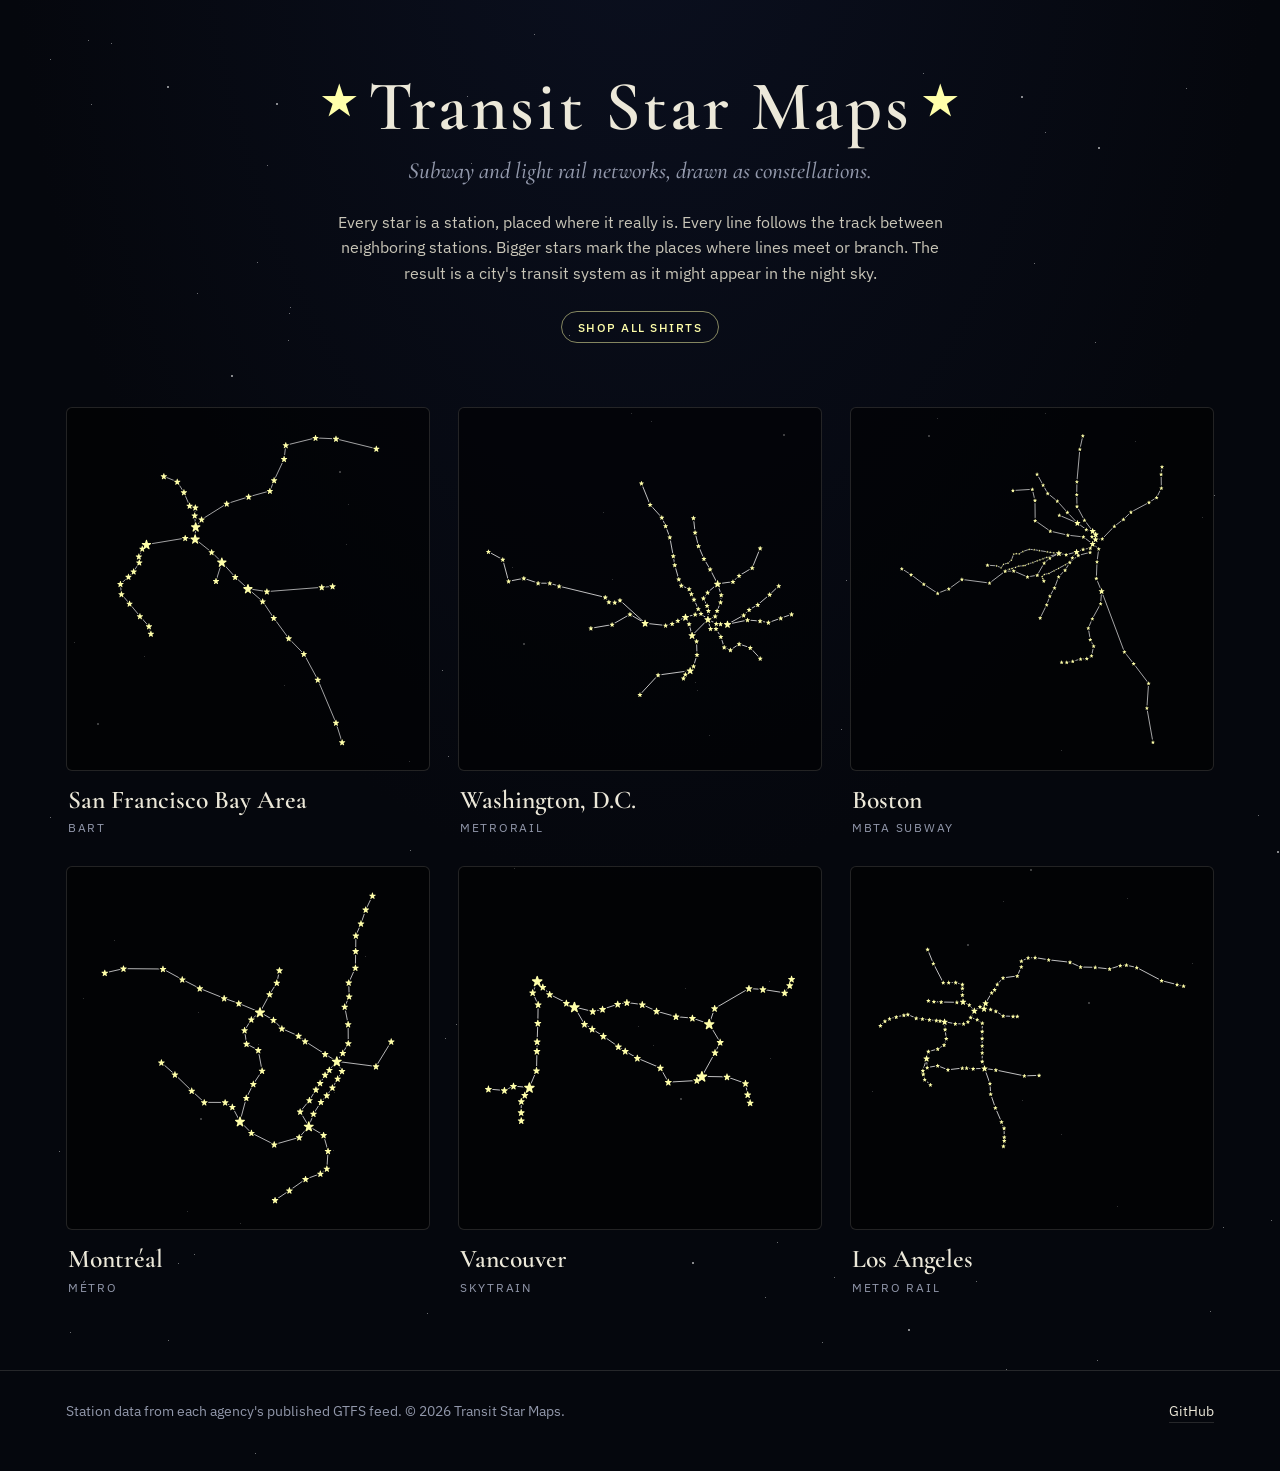
==== docs/index.html @ 8fce0028 "Point the site at transitstarmaps.com - site/maps.yaml url is now https://transitstarmaps.com/, so t" ====
<!doctype html>
<html lang="en">
<head>
<meta charset="utf-8">
<meta name="viewport" content="width=device-width, initial-scale=1">
<title>Transit Star Maps</title>
<meta name="description" content="Subway and light rail networks, drawn as constellations.">
<link rel="canonical" href="https://transitstarmaps.com/">
<meta property="og:type" content="website">
<meta property="og:url" content="https://transitstarmaps.com/">
<meta property="og:site_name" content="Transit Star Maps">
<meta property="og:title" content="Transit Star Maps">
<meta property="og:description" content="Subway and light rail networks, drawn as constellations.">
<meta property="og:image" content="https://transitstarmaps.com/social-card.png">
<meta property="og:image:width" content="1200">
<meta property="og:image:height" content="630">
<meta property="og:image:alt" content="Transit Star Maps: BART in San Francisco Bay Area drawn as a constellation">
<meta name="twitter:card" content="summary_large_image">
<meta name="twitter:title" content="Transit Star Maps">
<meta name="twitter:description" content="Subway and light rail networks, drawn as constellations.">
<meta name="twitter:image" content="https://transitstarmaps.com/social-card.png">
<meta name="twitter:image:alt" content="Transit Star Maps: BART in San Francisco Bay Area drawn as a constellation">
<link rel="icon" href="favicon.svg" type="image/svg+xml">
<link rel="preconnect" href="https://fonts.googleapis.com">
<link rel="preconnect" href="https://fonts.gstatic.com" crossorigin>
<link href="https://fonts.googleapis.com/css2?family=Cormorant+Garamond:ital,wght@0,500;0,600;1,500&family=IBM+Plex+Sans:wght@400;500&display=swap" rel="stylesheet">
<style>
  :root {
    --sky: #05070d;
    --sky-2: #0b1020;
    --ink: #ece8d9;
    --muted: #9298ab;
    --star: #ffffaa;
    --line: rgba(236, 232, 217, 0.14);
    --serif: "Cormorant Garamond", Georgia, serif;
    --sans: "IBM Plex Sans", system-ui, sans-serif;
  }
  * { box-sizing: border-box; }
  html { background: var(--sky); }
  body {
    margin: 0;
    color: var(--ink);
    font: 16px/1.6 var(--sans);
    background: radial-gradient(ellipse at 50% -20%, var(--sky-2), var(--sky) 70%) fixed;
    min-height: 100vh;
  }
  /* Background stars, generated by scripts/build_site.py */
  .sky { position: fixed; inset: 0; pointer-events: none; z-index: 0; }
  .sky i { position: absolute; top: 0; left: 0; width: 1px; height: 1px; border-radius: 50%; background: transparent; }
  .sky .s1 { box-shadow: 550px 2331px #fff, 258px 1044px #fff, 482px 2029px #fff, 1841px 1934px #fff, 1554px 859px #fff, 384px 1998px #fff, 116px 1596px #fff, 1772px 8px #fff, 1824px 1090px #fff, 937px 418px #fff, 1300px 125px #fff, 91px 104px #fff, 2217px 37px #fff, 1561px 887px #fff, 1728px 118px #fff, 2161px 908px #fff, 1793px 2030px #fff, 2264px 954px #fff, 1415px 945px #fff, 896px 1882px #fff, 1186px 88px #fff, 1704px 2279px #fff, 409px 761px #fff, 1214px 495px #fff, 1362px 2051px #fff, 1728px 2079px #fff, 777px 1242px #fff, 1163px 2045px #fff, 2069px 1611px #fff, 141px 1967px #fff, 994px 1655px #fff, 1697px 708px #fff, 1503px 2247px #fff, 1534px 354px #fff, 1797px 2082px #fff, 442px 670px #fff, 2133px 1610px #fff, 1517px 2005px #fff, 121px 1922px #fff, 178px 1263px #fff, 2368px 1612px #fff, 697px 690px #fff, 2057px 929px #fff, 50px 817px #fff, 2210px 2245px #fff, 950px 1656px #fff, 2104px 1408px #fff, 2366px 1447px #fff, 1880px 1102px #fff, 2244px 23px #fff, 1571px 2099px #fff, 529px 2124px #fff, 2299px 841px #fff, 1745px 229px #fff, 1970px 1493px #fff, 2334px 2270px #fff, 818px 2067px #fff, 1693px 1986px #fff, 1461px 1697px #fff, 1417px 6px #fff, 2205px 2212px #fff, 1356px 1876px #fff, 114px 940px #fff, 725px 2255px #fff, 2393px 740px #fff, 375px 2257px #fff, 1045px 132px #fff, 288px 340px #fff, 68px 1855px #fff, 59px 1151px #fff, 1022px 1100px #fff, 448px 756px #fff, 1410px 1189px #fff, 284px 685px #fff, 653px 1045px #fff, 2160px 688px #fff, 1117px 1206px #fff, 1862px 1318px #fff, 2033px 1940px #fff, 467px 96px #fff, 1277px 1583px #fff, 1406px 1724px #fff, 770px 1058px #fff, 445px 1038px #fff, 2089px 856px #fff, 1768px 85px #fff, 923px 73px #fff, 1627px 599px #fff, 144px 656px #fff, 1825px 2073px #fff, 1747px 2231px #fff, 903px 2115px #fff, 1846px 914px #fff, 2145px 125px #fff, 1617px 2358px #fff, 1315px 1746px #fff, 240px 1223px #fff, 514px 868px #fff, 194px 1254px #fff, 289px 313px #fff, 1271px 1220px #fff, 648px 1704px #fff, 2313px 1033px #fff, 534px 34px #fff, 2296px 155px #fff, 891px 2335px #fff, 1887px 702px #fff, 2084px 153px #fff, 1548px 820px #fff, 1421px 405px #fff, 842px 2348px #fff, 1773px 795px #fff, 2016px 427px #fff, 1597px 1212px #fff, 2064px 2047px #fff, 70px 1332px #fff, 1647px 1152px #fff, 74px 642px #fff, 822px 1342px #fff, 2307px 553px #fff, 1388px 1758px #fff, 872px 1091px #fff, 394px 1553px #fff, 2243px 1408px #fff, 2188px 1984px #fff, 2181px 961px #fff, 267px 165px #fff, 346px 544px #fff, 695px 682px #fff, 2204px 872px #fff, 1097px 1360px #fff, 2072px 1045px #fff, 1507px 1387px #fff, 1393px 466px #fff, 1192px 963px #fff, 2002px 554px #fff, 2375px 2257px #fff, 427px 1313px #fff, 160px 1665px #fff, 299px 1557px #fff, 603px 512px #fff, 1396px 469px #fff, 1548px 313px #fff, 2337px 2253px #fff, 916px 2318px #fff, 334px 1092px #fff, 1494px 1210px #fff, 2311px 2188px #fff, 468px 1875px #fff, 1135px 441px #fff, 187px 1211px #fff, 50px 59px #fff, 375px 1693px #fff, 471px 163px #fff, 769px 981px #fff, 1724px 663px #fff, 473px 1846px #fff, 685px 988px #fff, 651px 421px #fff, 1782px 1549px #fff, 2223px 1204px #fff, 2253px 1037px #fff, 1953px 1288px #fff, 410px 850px #fff, 1300px 162px #fff, 111px 43px #fff, 1210px 1311px #fff, 1842px 1602px #fff, 1283px 1632px #fff, 257px 262px #fff, 1299px 1867px #fff, 456px 1024px #fff, 881px 2223px #fff, 1920px 1457px #fff, 1061px 750px #fff, 2218px 851px #fff, 1258px 815px #fff, 1009px 1476px #fff, 333px 1150px #fff, 366px 1834px #fff, 370px 2352px #fff, 1388px 931px #fff, 1599px 1256px #fff, 168px 1340px #fff, 765px 1297px #fff, 2371px 1240px #fff, 1006px 1369px #fff, 413px 2229px #fff, 2371px 377px #fff, 1003px 901px #fff, 83px 998px #fff, 1645px 296px #fff, 1097px 2257px #fff, 290px 307px #fff, 88px 40px #fff, 1191px 1471px #fff, 2020px 1920px #fff, 631px 413px #fff, 2053px 1343px #fff, 315px 2085px #fff, 709px 735px #fff, 612px 579px #fff, 1309px 1251px #fff, 437px 2106px #fff, 1202px 517px #fff, 846px 580px #fff, 2234px 130px #fff, 1294px 2264px #fff, 841px 729px #fff, 1224px 1772px #fff, 2201px 646px #fff, 198px 1012px #fff, 1034px 263px #fff, 1829px 1761px #fff, 2249px 1024px #fff, 2217px 1799px #fff, 2203px 1856px #fff, 44px 1620px #fff, 1387px 702px #fff, 1056px 1989px #fff, 99px 1706px #fff, 2337px 77px #fff, 255px 1453px #fff, 2375px 566px #fff, 512px 567px #fff, 1061px 1134px #fff, 1629px 2310px #fff, 1642px 705px #fff, 365px 956px #fff, 1990px 30px #fff, 727px 2165px #fff, 1299px 2051px #fff, 1795px 924px #fff, 976px 1281px #fff, 2027px 1961px #fff, 921px 1688px #fff, 1380px 2295px #fff, 1127px 898px #fff, 197px 293px #fff, 2095px 1510px #fff, 653px 2095px #fff, 834px 1277px #fff, 1223px 1227px #fff, 2262px 1522px #fff, 676px 1903px #fff, 348px 504px #fff, 2105px 2339px #fff, 1545px 722px #fff, 638px 1026px #fff, 1747px 891px #fff, 2332px 213px #fff, 2027px 1612px #fff, 1425px 1572px #fff, 2109px 675px #fff, 2229px 166px #fff, 2147px 370px #fff, 1045px 413px #fff, 1095px 342px #fff, 569px 335px #fff, 1822px 987px #fff; opacity: .55; }
  .sky .s2 { width: 2px; height: 2px; box-shadow: 231px 375px #fff, 347px 1478px #fff, 692px 1262px #fff, 1030px 869px #fff, 146px 2380px #fff, 648px 1764px #fff, 1611px 2085px #fff, 1523px 2228px #fff, 1822px 2056px #fff, 1098px 147px #fff, 112px 1491px #fff, 1904px 1304px #fff, 1556px 1735px #fff, 2153px 673px #fff, 2295px 726px #fff, 967px 944px #fff, 97px 723px #fff, 1331px 711px #fff, 559px 2089px #fff, 2089px 1473px #fff, 2104px 2293px #fff, 744px 1825px #fff, 1698px 2151px #fff, 1491px 1449px #fff, 1482px 1825px #fff, 660px 1637px #fff, 1889px 2172px #fff, 1023px 2007px #fff, 1143px 2040px #fff, 2051px 2111px #fff, 1449px 1862px #fff, 1888px 1436px #fff, 2325px 2283px #fff, 1870px 1993px #fff, 908px 1329px #fff, 680px 1098px #fff, 1965px 1267px #fff, 1242px 2065px #fff, 2302px 2120px #fff, 2078px 1665px #fff, 1277px 851px #fff, 2002px 2096px #fff, 1501px 308px #fff, 1398px 34px #fff, 783px 434px #fff, 240px 2352px #fff, 200px 1118px #fff, 928px 435px #fff, 2139px 559px #fff, 1088px 1002px #fff, 862px 247px #fff, 1732px 130px #fff, 232px 1484px #fff, 1475px 704px #fff, 1021px 96px #fff, 339px 471px #fff, 276px 103px #fff, 167px 86px #fff, 1528px 1047px #fff, 523px 643px #fff; opacity: .7; animation: twinkle 7s ease-in-out infinite alternate; }
  @keyframes twinkle { from { opacity: .35; } to { opacity: .8; } }
  @media (prefers-reduced-motion: reduce) { .sky .s2 { animation: none; } }

  main, header, footer { position: relative; z-index: 1; }
  .wrap { max-width: 1180px; margin: 0 auto; padding: 0 16px; }

  header.wrap { padding-top: 72px; padding-bottom: 40px; text-align: center; }
  h1 {
    font: 600 clamp(2.4rem, 7vw, 4.4rem)/1 var(--serif);
    letter-spacing: .04em;
    margin: 0 0 14px;
  }
  h1 .mark { color: var(--star); font-size: .55em; vertical-align: .35em; margin: 0 .25em; }
  .tagline { font: italic 500 clamp(1.15rem, 2.6vw, 1.45rem)/1.35 var(--serif); color: var(--muted); margin: 0 auto 22px; max-width: 34em; }
  .about { max-width: 40em; margin: 0 auto; color: #c9c6b8; }
  .shop-all { display: inline-block; margin-top: 24px; }

  .grid {
    display: grid;
    grid-template-columns: repeat(auto-fill, minmax(min(100%, 330px), 1fr));
    gap: 28px;
    padding: 24px 0 72px;
  }
  .card { display: flex; flex-direction: column; scroll-margin-top: 24px; }
  .card:target .frame { border-color: rgba(255, 255, 170, .6); box-shadow: 0 0 48px rgba(255, 255, 170, .12); }
  .frame {
    display: block; width: 100%;
    position: relative;
    aspect-ratio: 1;
    padding: 18px;
    border: 1px solid var(--line);
    border-radius: 6px;
    background: rgba(0, 0, 0, .55);
    cursor: zoom-in;
    transition: border-color .25s, box-shadow .25s;
  }
  .frame:hover, .frame:focus-visible { border-color: rgba(255, 255, 170, .45); box-shadow: 0 0 40px rgba(255, 255, 170, .08); outline: none; }
  .frame img { position: absolute; inset: 18px; width: calc(100% - 36px); height: calc(100% - 36px); object-fit: contain; }
  .caption { display: flex; align-items: baseline; justify-content: space-between; gap: 12px; padding: 14px 2px 0; }
  .place { font: 600 1.6rem/1.15 var(--serif); margin: 0; }
  .system { font-size: .78rem; letter-spacing: .14em; text-transform: uppercase; color: var(--muted); margin: 4px 0 0; }
  .note { font-size: .85rem; color: var(--muted); margin: 6px 0 0; }

  .button {
    flex: none;
    font: 500 .78rem/1 var(--sans); letter-spacing: .12em; text-transform: uppercase;
    color: var(--star); text-decoration: none;
    border: 1px solid rgba(255, 255, 170, .5); border-radius: 999px;
    padding: 9px 16px;
    transition: background .2s, color .2s;
  }
  .button:hover, .button:focus-visible { background: var(--star); color: var(--sky); outline: none; }

  dialog {
    width: min(96vw, 1100px); max-height: 94vh;
    padding: 0; border: 1px solid var(--line); border-radius: 8px;
    background: var(--sky); color: var(--ink);
  }
  dialog::backdrop { background: rgba(2, 3, 8, .85); }
  dialog img { display: block; width: 100%; max-height: calc(94vh - 80px); object-fit: contain; padding: 24px; }
  .dialog-bar { display: flex; align-items: center; justify-content: space-between; gap: 12px; padding: 12px 20px; border-top: 1px solid var(--line); }
  .dialog-bar h2 { font: 600 1.4rem/1.2 var(--serif); margin: 0; }
  .dialog-bar .actions { display: flex; gap: 10px; }
  .close { background: none; cursor: pointer; }

  footer { border-top: 1px solid var(--line); padding: 28px 0 48px; color: var(--muted); font-size: .9rem; }
  footer .wrap { display: flex; flex-wrap: wrap; gap: 12px 28px; justify-content: space-between; }
  footer nav { display: flex; flex-wrap: wrap; gap: 8px 20px; }
  footer a { color: var(--ink); text-decoration: none; border-bottom: 1px solid var(--line); }
  footer a:hover { border-color: var(--star); }
</style>
</head>
<body>
<div class="sky" aria-hidden="true"><i class="s1"></i><i class="s2"></i></div>

<header class="wrap">
  <h1><span class="mark">★</span>Transit Star Maps<span class="mark">★</span></h1>
  <p class="tagline">Subway and light rail networks, drawn as constellations.</p>
  <p class="about">Every star is a station, placed where it really is. Every line follows the track between neighboring stations. Bigger stars mark the places where lines meet or branch. The result is a city&#x27;s transit system as it might appear in the night sky.</p>
  <a class="button shop-all" href="https://www.zazzle.com/transitstarmaps">Shop all shirts</a>
</header>

<main class="wrap">
  <section class="grid" aria-label="Maps">
    <article class="card" id="bart">
      <button class="frame" type="button" data-src="maps/bart.svg" data-title="San Francisco Bay Area · BART" data-shop="" aria-label="Enlarge San Francisco Bay Area">
        <img src="maps/bart.svg" alt="BART in San Francisco Bay Area drawn as a constellation" loading="lazy">
      </button>
      <div class="caption">
        <div><h2 class="place">San Francisco Bay Area</h2><p class="system">BART</p></div>
        
      </div>
    </article>
    <article class="card" id="dc_metro">
      <button class="frame" type="button" data-src="maps/dc_metro.svg" data-title="Washington, D.C. · Metrorail" data-shop="" aria-label="Enlarge Washington, D.C.">
        <img src="maps/dc_metro.svg" alt="Metrorail in Washington, D.C. drawn as a constellation" loading="lazy">
      </button>
      <div class="caption">
        <div><h2 class="place">Washington, D.C.</h2><p class="system">Metrorail</p></div>
        
      </div>
    </article>
    <article class="card" id="boston_mbta">
      <button class="frame" type="button" data-src="maps/boston_mbta.svg" data-title="Boston · MBTA Subway" data-shop="" aria-label="Enlarge Boston">
        <img src="maps/boston_mbta.svg" alt="MBTA Subway in Boston drawn as a constellation" loading="lazy">
      </button>
      <div class="caption">
        <div><h2 class="place">Boston</h2><p class="system">MBTA Subway</p></div>
        
      </div>
    </article>
    <article class="card" id="montreal">
      <button class="frame" type="button" data-src="maps/montreal.svg" data-title="Montréal · Métro" data-shop="" aria-label="Enlarge Montréal">
        <img src="maps/montreal.svg" alt="Métro in Montréal drawn as a constellation" loading="lazy">
      </button>
      <div class="caption">
        <div><h2 class="place">Montréal</h2><p class="system">Métro</p></div>
        
      </div>
    </article>
    <article class="card" id="bc_skytrain">
      <button class="frame" type="button" data-src="maps/bc_skytrain.svg" data-title="Vancouver · SkyTrain" data-shop="" aria-label="Enlarge Vancouver">
        <img src="maps/bc_skytrain.svg" alt="SkyTrain in Vancouver drawn as a constellation" loading="lazy">
      </button>
      <div class="caption">
        <div><h2 class="place">Vancouver</h2><p class="system">SkyTrain</p></div>
        
      </div>
    </article>
    <article class="card" id="la_metro">
      <button class="frame" type="button" data-src="maps/la_metro.svg" data-title="Los Angeles · Metro Rail" data-shop="" aria-label="Enlarge Los Angeles">
        <img src="maps/la_metro.svg" alt="Metro Rail in Los Angeles drawn as a constellation" loading="lazy">
      </button>
      <div class="caption">
        <div><h2 class="place">Los Angeles</h2><p class="system">Metro Rail</p></div>
        
      </div>
    </article>
  </section>
</main>

<footer>
  <div class="wrap">
    <span>Station data from each agency's published GTFS feed. © 2026 Transit Star Maps.</span>
    <nav aria-label="Links"><a href="https://github.com/mappingmashups/transit-star-maps">GitHub</a></nav>
  </div>
</footer>

<dialog id="viewer" aria-labelledby="viewer-title">
  <img alt="">
  <div class="dialog-bar">
    <h2 id="viewer-title"></h2>
    <div class="actions">
      <a class="button" data-shop target="_blank" rel="noopener">Shop</a>
      <button class="button close" type="button">Close</button>
    </div>
  </div>
</dialog>

<script>
  const viewer = document.getElementById("viewer");
  const img = viewer.querySelector("img");
  const shop = viewer.querySelector("[data-shop]");
  document.querySelectorAll(".frame").forEach((frame) => {
    frame.addEventListener("click", () => {
      img.src = frame.dataset.src;
      img.alt = frame.querySelector("img").alt;
      viewer.querySelector("h2").textContent = frame.dataset.title;
      shop.hidden = !frame.dataset.shop;
      if (frame.dataset.shop) shop.href = frame.dataset.shop;
      viewer.showModal();
    });
  });
  viewer.querySelector(".close").addEventListener("click", () => viewer.close());
  viewer.addEventListener("click", (e) => { if (e.target === viewer) viewer.close(); });
</script>
</body>
</html>
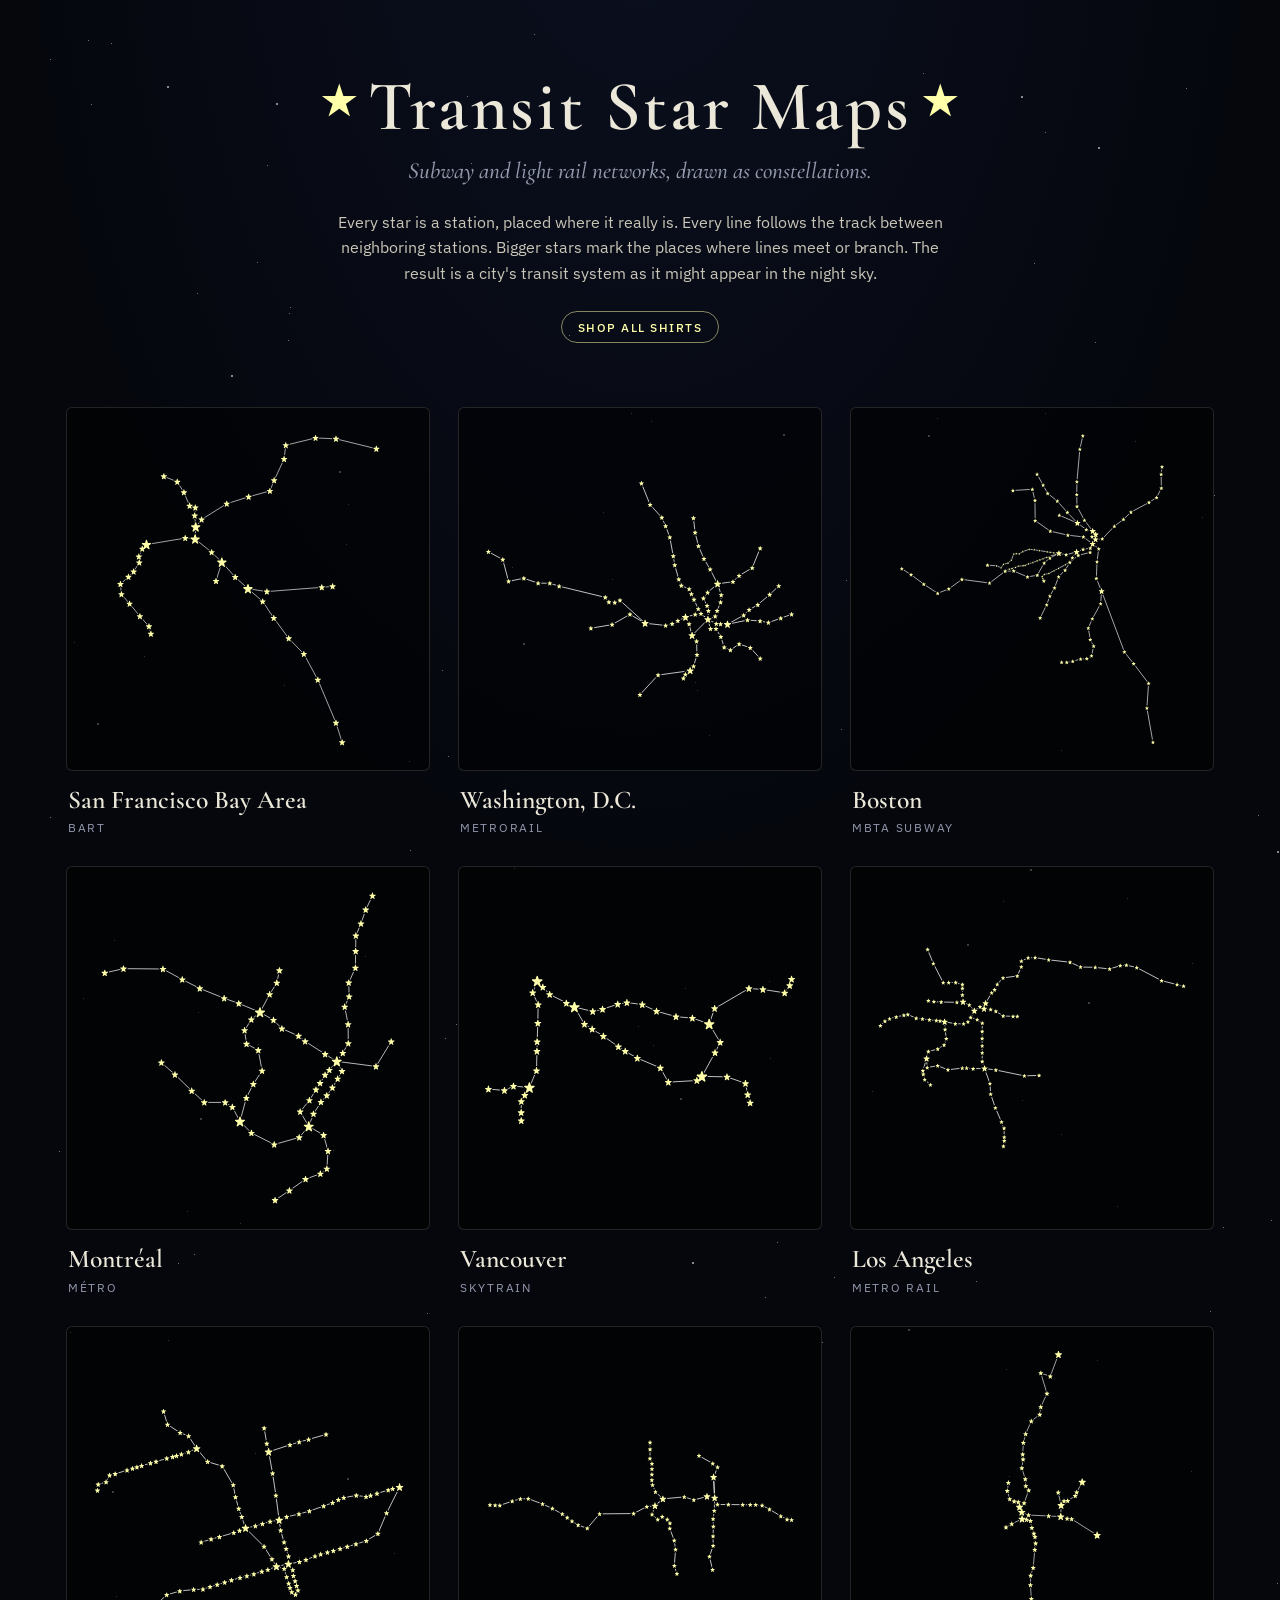
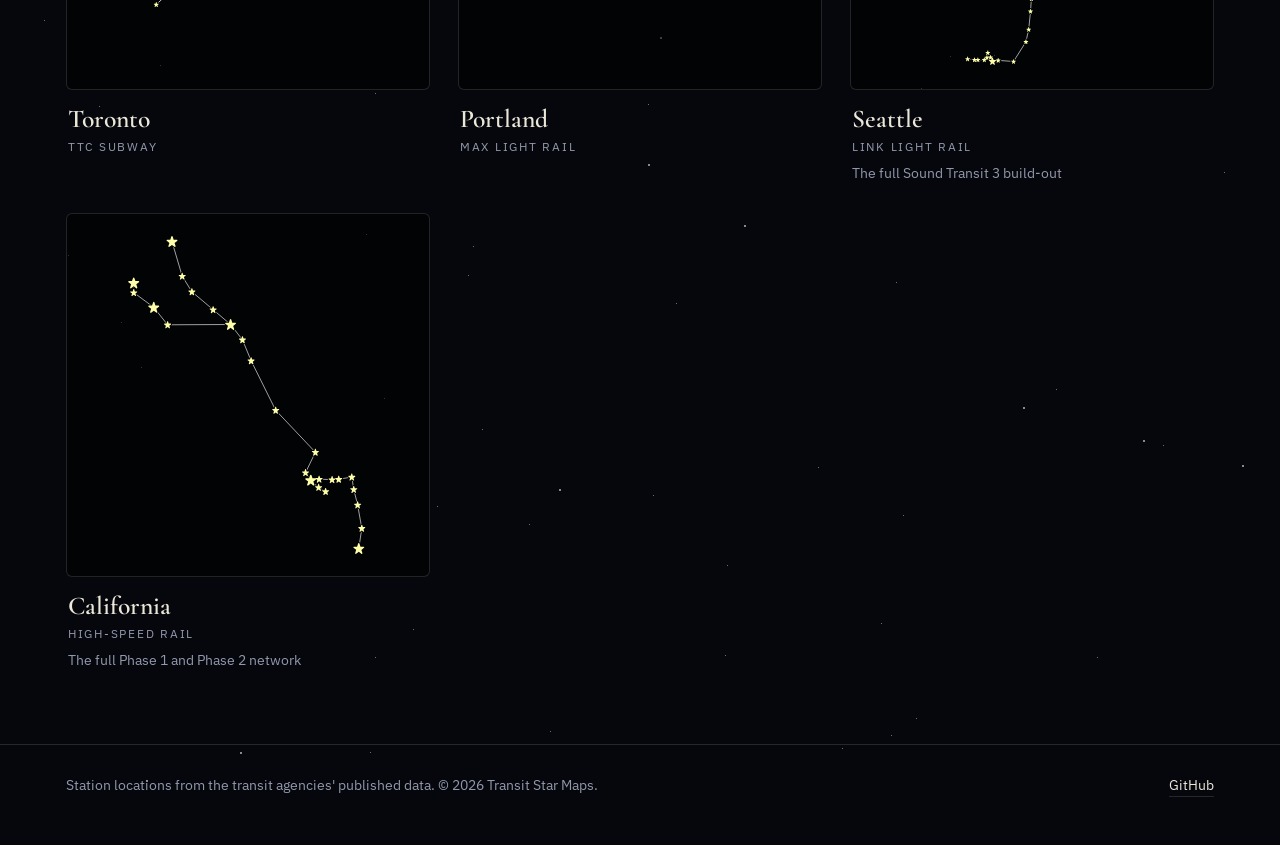
==== commit 2e834921: "Add Toronto, Portland, Seattle (ST3) and California HSR to the site Ten maps on the page. The ST3 an" ====
--- a/docs/index.html
+++ b/docs/index.html
@@ -187,12 +187,48 @@
         
       </div>
     </article>
+    <article class="card" id="toronto">
+      <button class="frame" type="button" data-src="maps/toronto.svg" data-title="Toronto · TTC Subway" data-shop="" aria-label="Enlarge Toronto">
+        <img src="maps/toronto.svg" alt="TTC Subway in Toronto drawn as a constellation" loading="lazy">
+      </button>
+      <div class="caption">
+        <div><h2 class="place">Toronto</h2><p class="system">TTC Subway</p></div>
+        
+      </div>
+    </article>
+    <article class="card" id="trimet_max">
+      <button class="frame" type="button" data-src="maps/trimet_max.svg" data-title="Portland · MAX Light Rail" data-shop="" aria-label="Enlarge Portland">
+        <img src="maps/trimet_max.svg" alt="MAX Light Rail in Portland drawn as a constellation" loading="lazy">
+      </button>
+      <div class="caption">
+        <div><h2 class="place">Portland</h2><p class="system">MAX Light Rail</p></div>
+        
+      </div>
+    </article>
+    <article class="card" id="seattle_st3">
+      <button class="frame" type="button" data-src="maps/seattle_st3.svg" data-title="Seattle · Link Light Rail" data-shop="" aria-label="Enlarge Seattle">
+        <img src="maps/seattle_st3.svg" alt="Link Light Rail in Seattle drawn as a constellation" loading="lazy">
+      </button>
+      <div class="caption">
+        <div><h2 class="place">Seattle</h2><p class="system">Link Light Rail</p><p class="note">The full Sound Transit 3 build-out</p></div>
+        
+      </div>
+    </article>
+    <article class="card" id="cahsr">
+      <button class="frame" type="button" data-src="maps/cahsr.svg" data-title="California · High-Speed Rail" data-shop="" aria-label="Enlarge California">
+        <img src="maps/cahsr.svg" alt="High-Speed Rail in California drawn as a constellation" loading="lazy">
+      </button>
+      <div class="caption">
+        <div><h2 class="place">California</h2><p class="system">High-Speed Rail</p><p class="note">The full Phase 1 and Phase 2 network</p></div>
+        
+      </div>
+    </article>
   </section>
 </main>
 
 <footer>
   <div class="wrap">
-    <span>Station data from each agency's published GTFS feed. © 2026 Transit Star Maps.</span>
+    <span>Station locations from the transit agencies' published data. © 2026 Transit Star Maps.</span>
     <nav aria-label="Links"><a href="https://github.com/mappingmashups/transit-star-maps">GitHub</a></nav>
   </div>
 </footer>
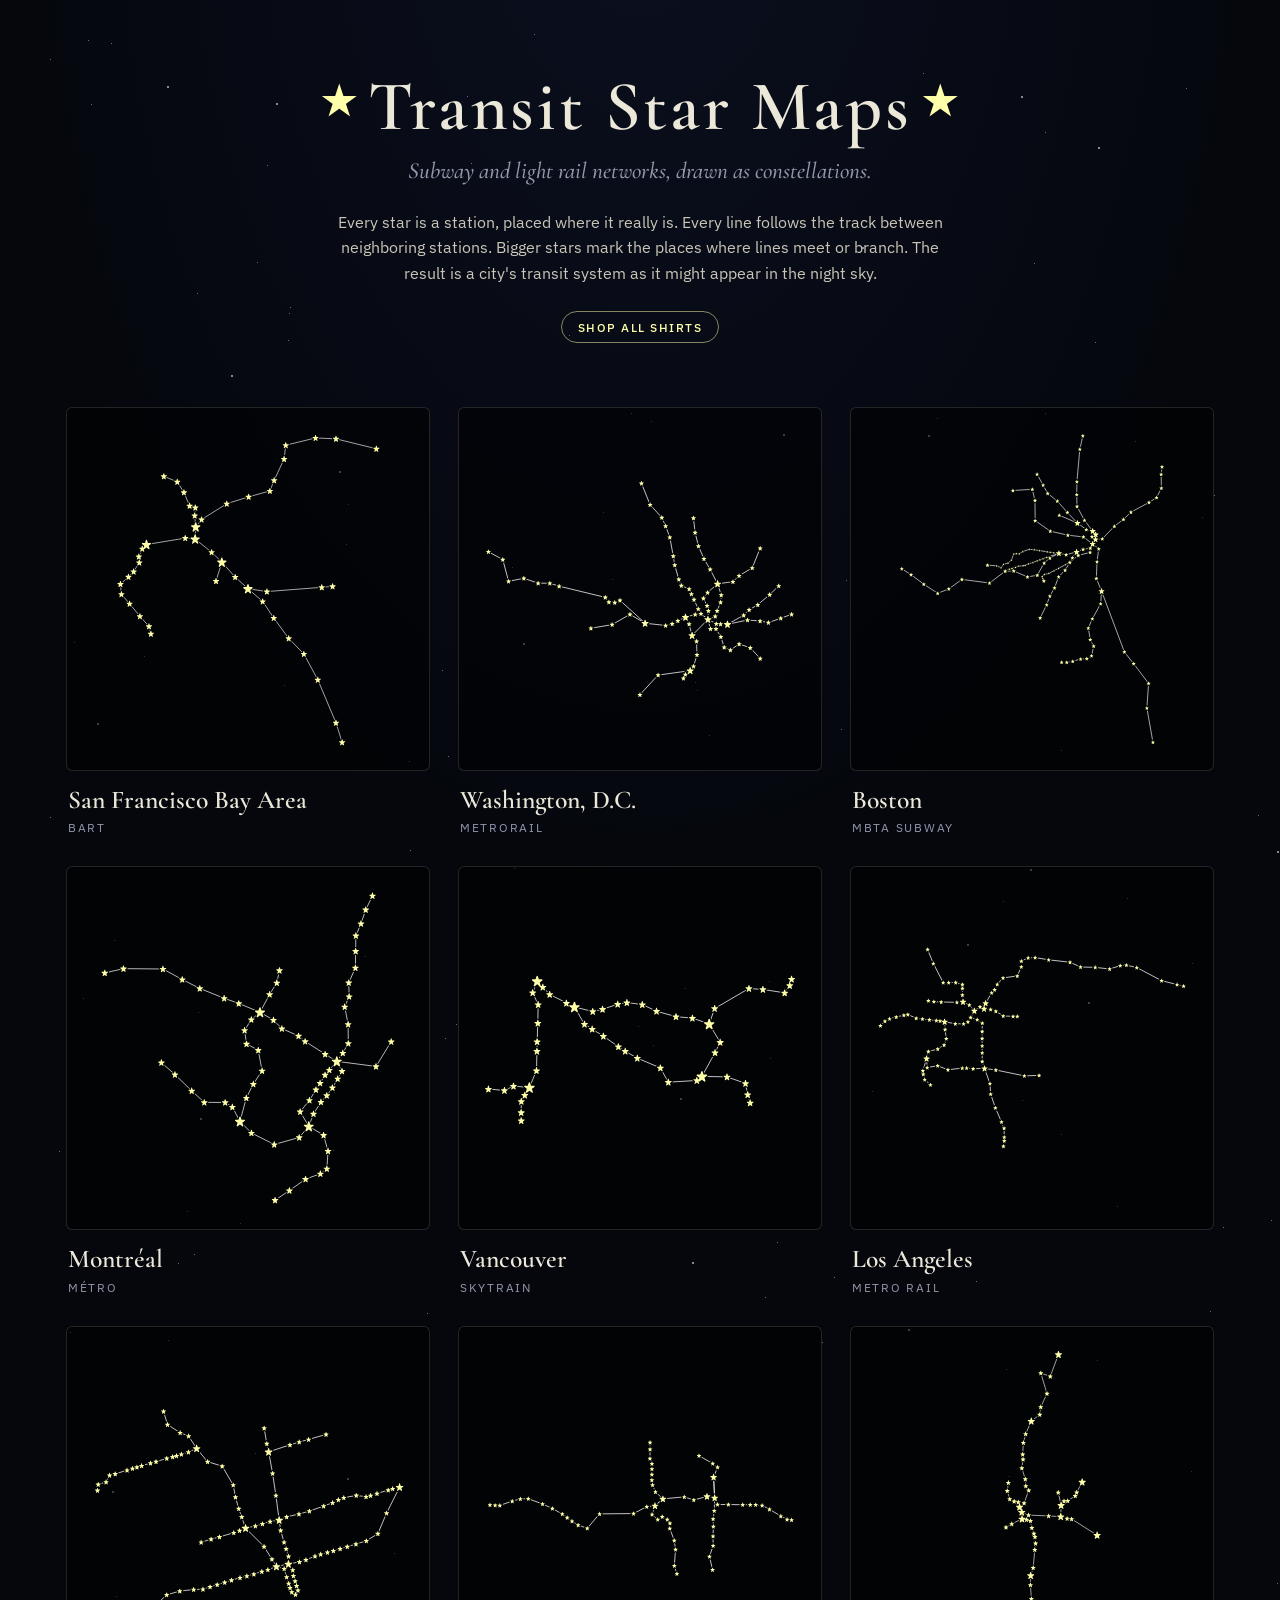
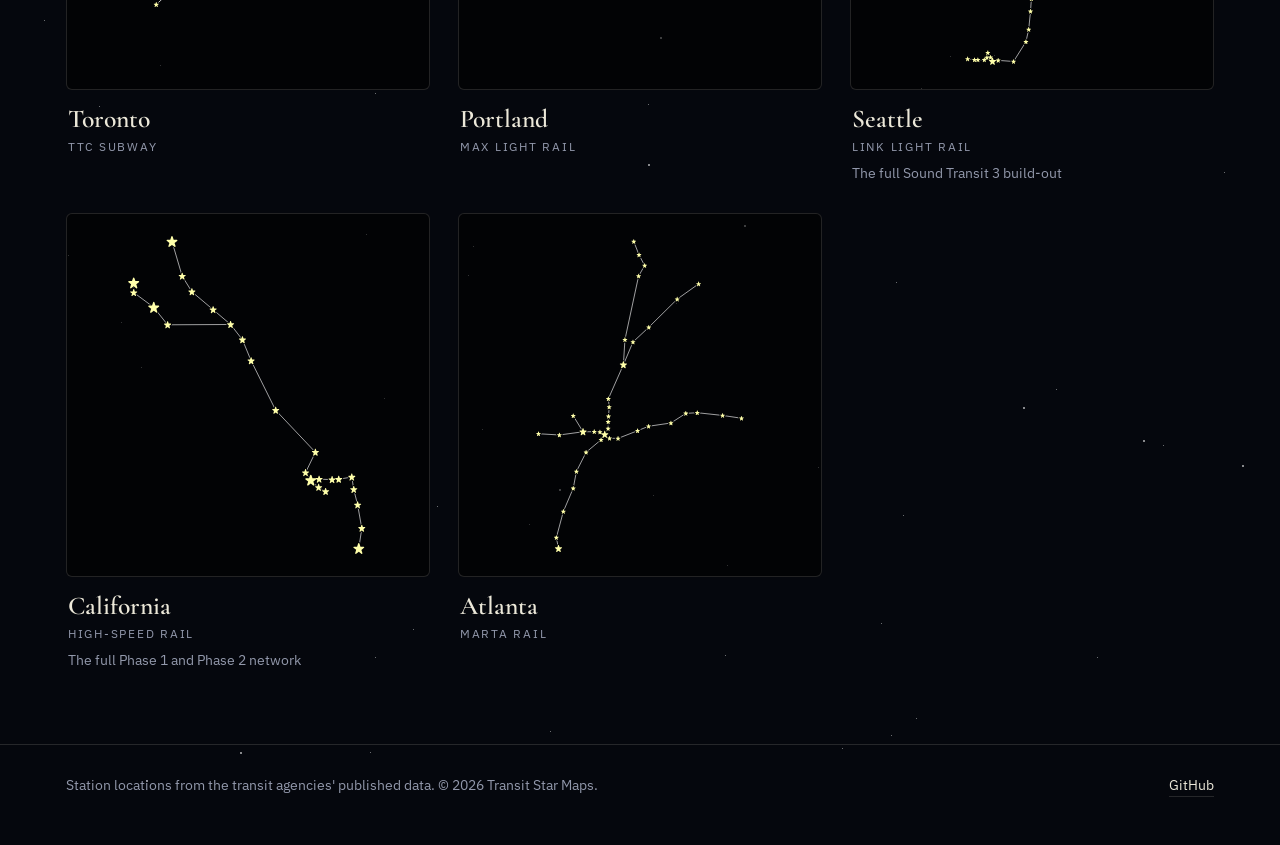
==== commit d100fdcf: "Add Atlanta MARTA to the site, with a large star for the airport Co-Authored-By: Claude Opus 5.5 <no" ====
--- a/docs/index.html
+++ b/docs/index.html
@@ -223,6 +223,15 @@
         
       </div>
     </article>
+    <article class="card" id="atlanta_marta">
+      <button class="frame" type="button" data-src="maps/atlanta_marta.svg" data-title="Atlanta · MARTA Rail" data-shop="" aria-label="Enlarge Atlanta">
+        <img src="maps/atlanta_marta.svg" alt="MARTA Rail in Atlanta drawn as a constellation" loading="lazy">
+      </button>
+      <div class="caption">
+        <div><h2 class="place">Atlanta</h2><p class="system">MARTA Rail</p></div>
+        
+      </div>
+    </article>
   </section>
 </main>
 
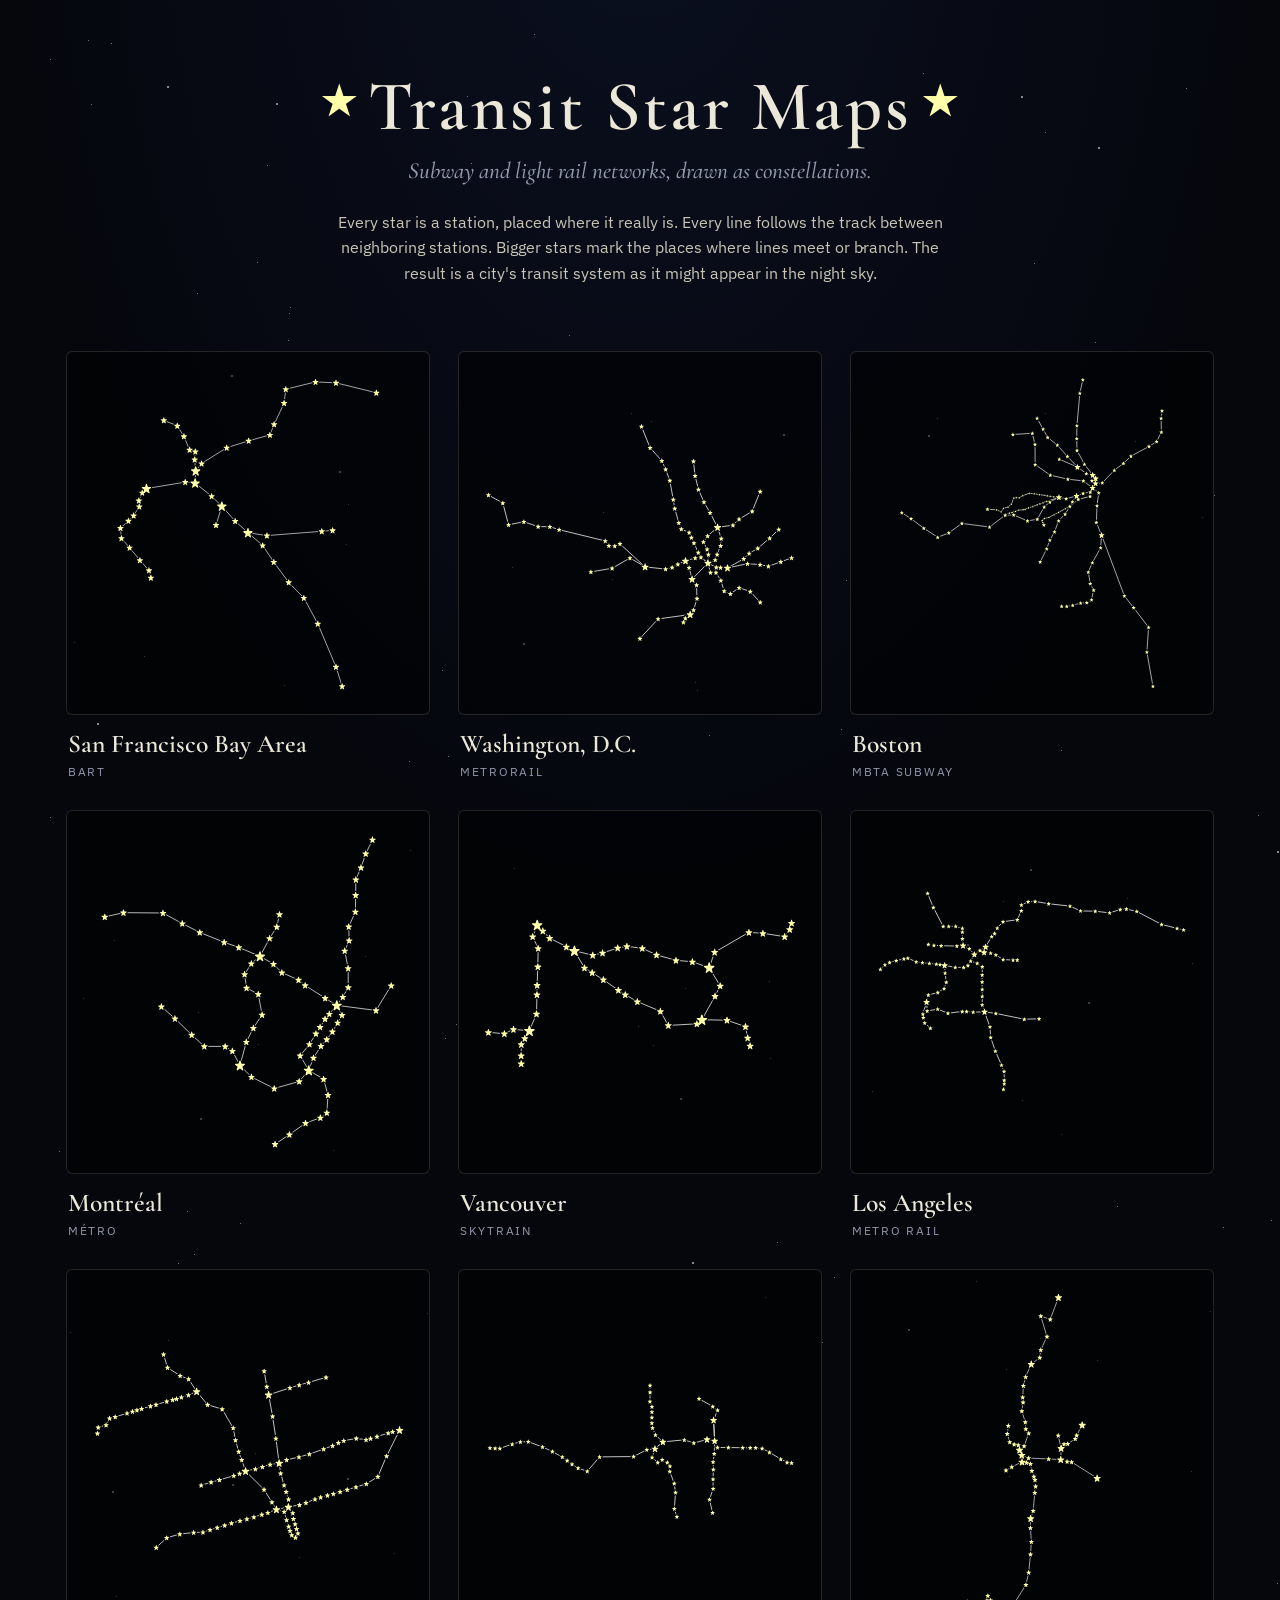
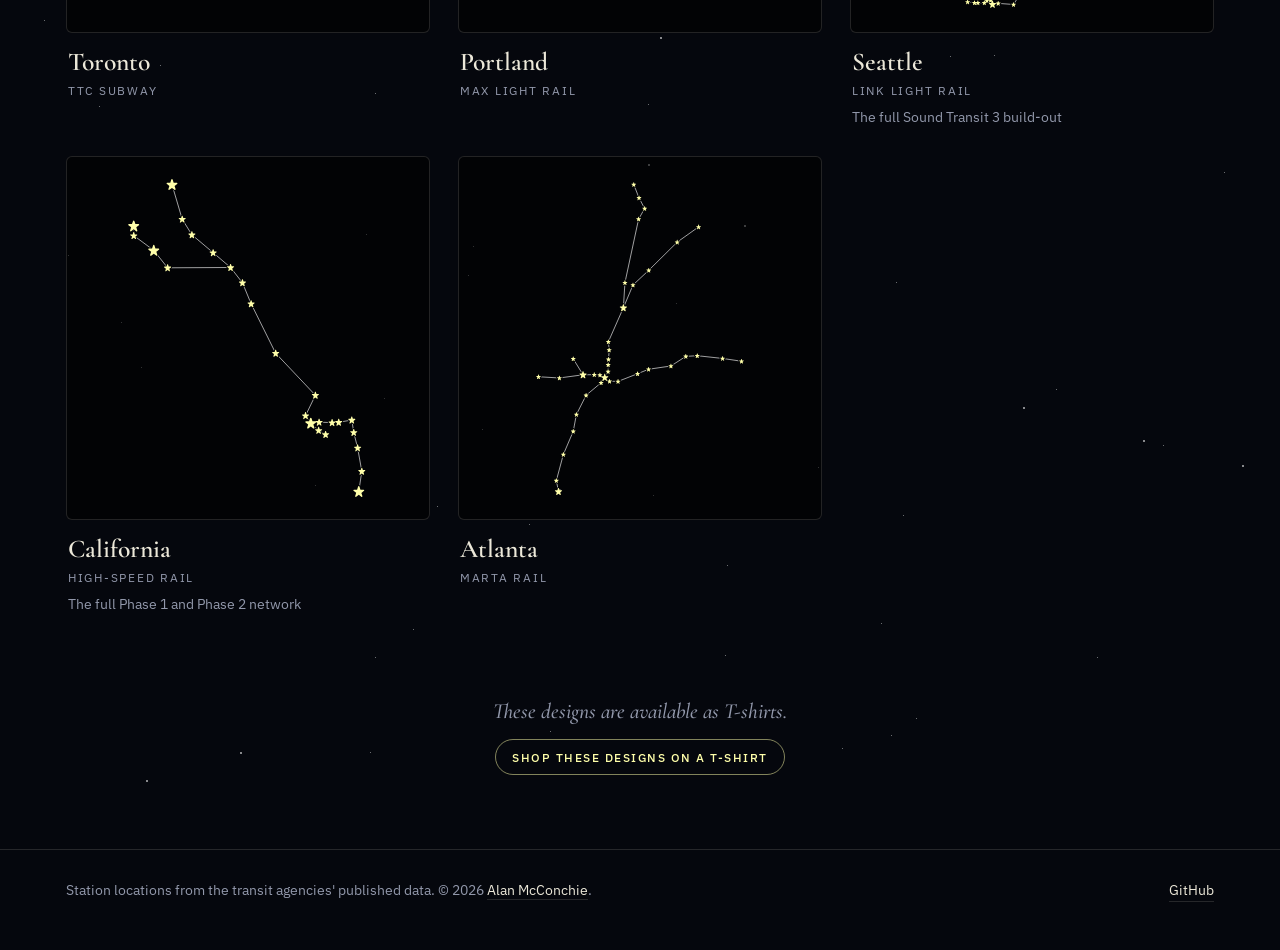
==== commit 93bfd7ea: "Site: shop section below the maps; credit Alan McConchie - The store button moves from the header to" ====
--- a/docs/index.html
+++ b/docs/index.html
@@ -64,7 +64,8 @@
   h1 .mark { color: var(--star); font-size: .55em; vertical-align: .35em; margin: 0 .25em; }
   .tagline { font: italic 500 clamp(1.15rem, 2.6vw, 1.45rem)/1.35 var(--serif); color: var(--muted); margin: 0 auto 22px; max-width: 34em; }
   .about { max-width: 40em; margin: 0 auto; color: #c9c6b8; }
-  .shop-all { display: inline-block; margin-top: 24px; }
+  .shop { text-align: center; padding: 8px 0 80px; }
+  .shop p { font: italic 500 1.35rem/1.4 var(--serif); color: var(--muted); margin: 0 0 18px; }
 
   .grid {
     display: grid;
@@ -128,7 +129,6 @@
   <h1><span class="mark">★</span>Transit Star Maps<span class="mark">★</span></h1>
   <p class="tagline">Subway and light rail networks, drawn as constellations.</p>
   <p class="about">Every star is a station, placed where it really is. Every line follows the track between neighboring stations. Bigger stars mark the places where lines meet or branch. The result is a city&#x27;s transit system as it might appear in the night sky.</p>
-  <a class="button shop-all" href="https://www.zazzle.com/transitstarmaps">Shop all shirts</a>
 </header>
 
 <main class="wrap">
@@ -233,11 +233,15 @@
       </div>
     </article>
   </section>
+  <section class="shop" aria-label="Shop">
+    <p>These designs are available as T-shirts.</p>
+    <a class="button" href="https://www.zazzle.com/transitstarmaps">Shop these designs on a T-shirt</a>
+  </section>
 </main>
 
 <footer>
   <div class="wrap">
-    <span>Station locations from the transit agencies' published data. © 2026 Transit Star Maps.</span>
+    <span>Station locations from the transit agencies' published data. © 2026 <a href="https://mappingmashups.net">Alan McConchie</a>.</span>
     <nav aria-label="Links"><a href="https://github.com/mappingmashups/transit-star-maps">GitHub</a></nav>
   </div>
 </footer>
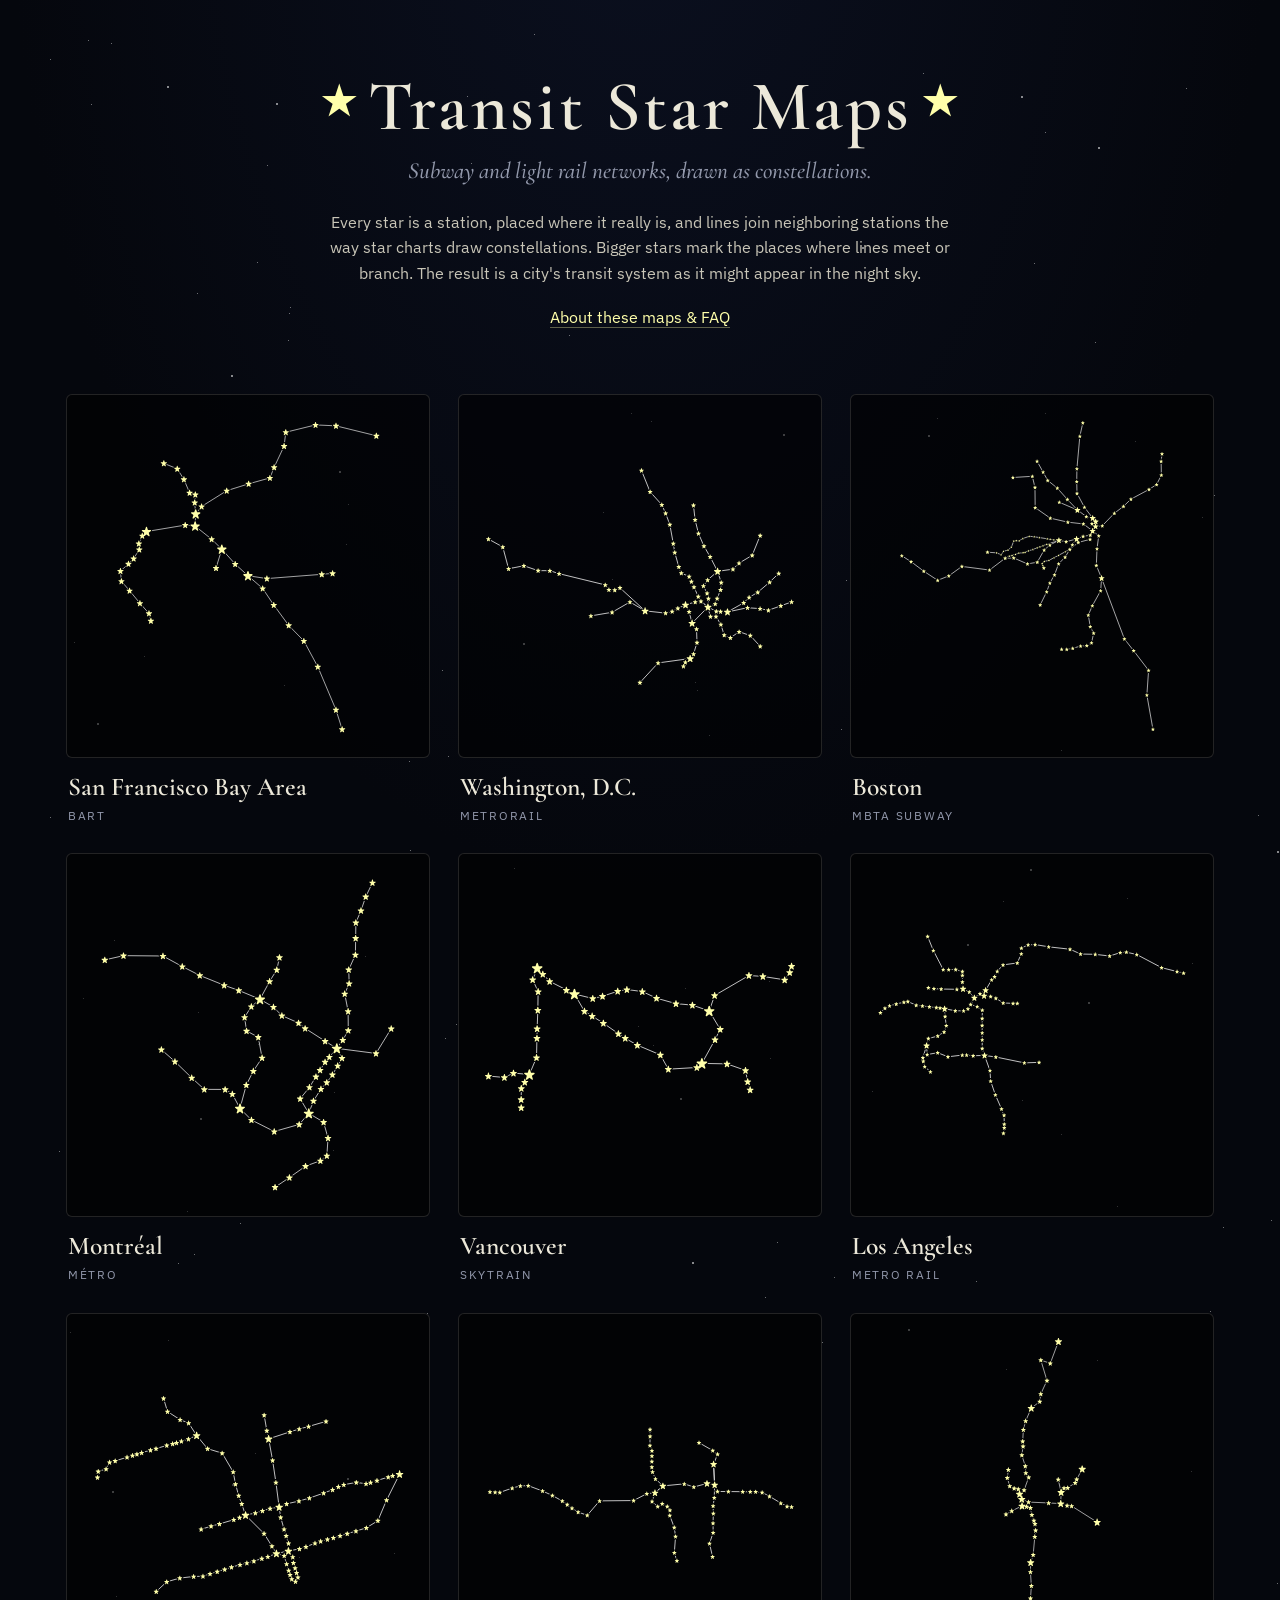
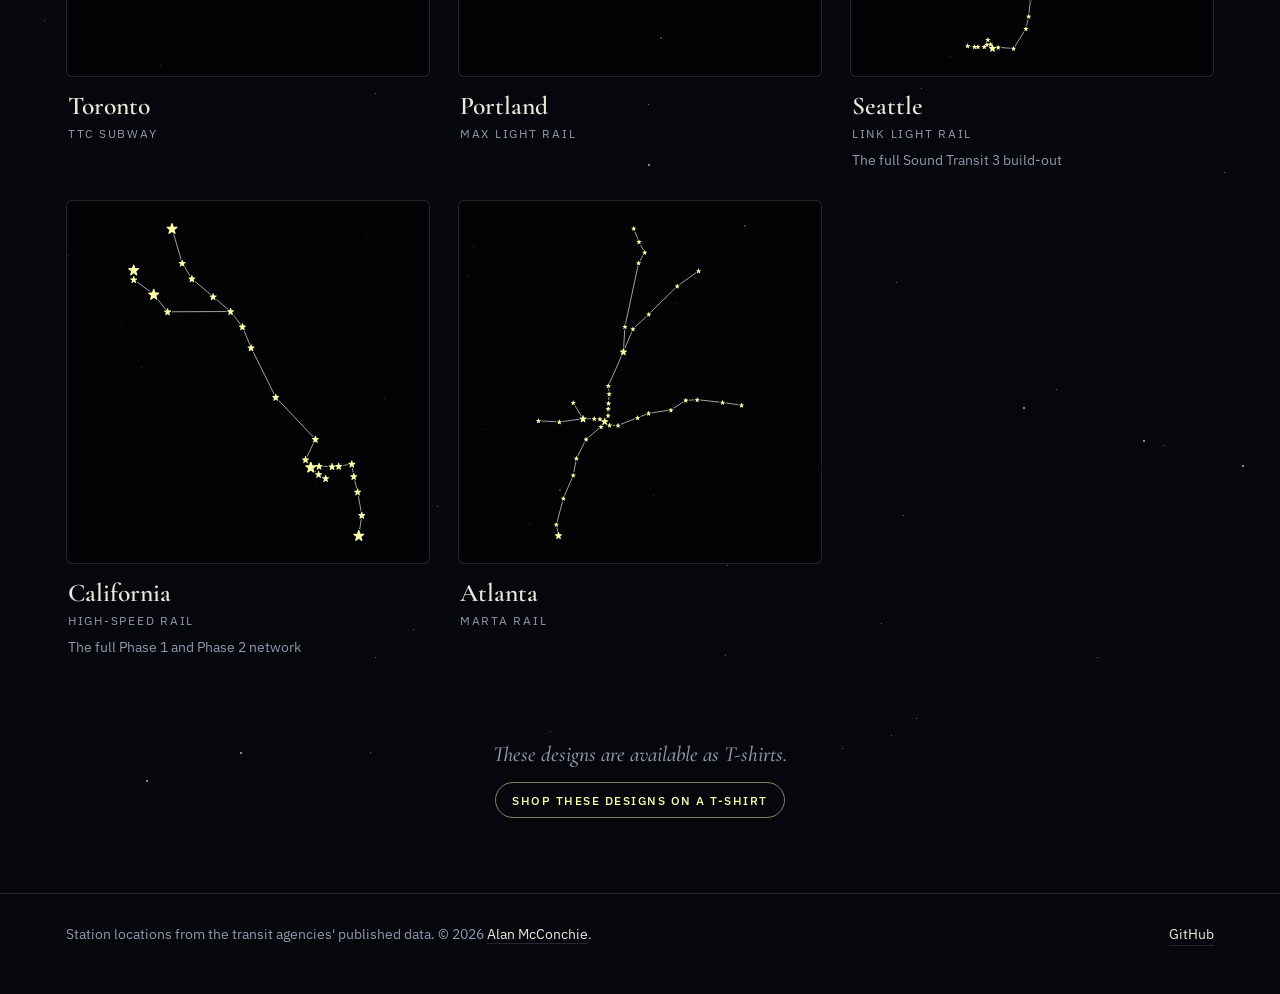
==== commit 0fcf7d32: "Add an About & FAQ page - site/about.md (Markdown) is built into docs/about/index.html, with   schem" ====
--- a/docs/index.html
+++ b/docs/index.html
@@ -24,103 +24,7 @@
 <link rel="preconnect" href="https://fonts.googleapis.com">
 <link rel="preconnect" href="https://fonts.gstatic.com" crossorigin>
 <link href="https://fonts.googleapis.com/css2?family=Cormorant+Garamond:ital,wght@0,500;0,600;1,500&family=IBM+Plex+Sans:wght@400;500&display=swap" rel="stylesheet">
-<style>
-  :root {
-    --sky: #05070d;
-    --sky-2: #0b1020;
-    --ink: #ece8d9;
-    --muted: #9298ab;
-    --star: #ffffaa;
-    --line: rgba(236, 232, 217, 0.14);
-    --serif: "Cormorant Garamond", Georgia, serif;
-    --sans: "IBM Plex Sans", system-ui, sans-serif;
-  }
-  * { box-sizing: border-box; }
-  html { background: var(--sky); }
-  body {
-    margin: 0;
-    color: var(--ink);
-    font: 16px/1.6 var(--sans);
-    background: radial-gradient(ellipse at 50% -20%, var(--sky-2), var(--sky) 70%) fixed;
-    min-height: 100vh;
-  }
-  /* Background stars, generated by scripts/build_site.py */
-  .sky { position: fixed; inset: 0; pointer-events: none; z-index: 0; }
-  .sky i { position: absolute; top: 0; left: 0; width: 1px; height: 1px; border-radius: 50%; background: transparent; }
-  .sky .s1 { box-shadow: 550px 2331px #fff, 258px 1044px #fff, 482px 2029px #fff, 1841px 1934px #fff, 1554px 859px #fff, 384px 1998px #fff, 116px 1596px #fff, 1772px 8px #fff, 1824px 1090px #fff, 937px 418px #fff, 1300px 125px #fff, 91px 104px #fff, 2217px 37px #fff, 1561px 887px #fff, 1728px 118px #fff, 2161px 908px #fff, 1793px 2030px #fff, 2264px 954px #fff, 1415px 945px #fff, 896px 1882px #fff, 1186px 88px #fff, 1704px 2279px #fff, 409px 761px #fff, 1214px 495px #fff, 1362px 2051px #fff, 1728px 2079px #fff, 777px 1242px #fff, 1163px 2045px #fff, 2069px 1611px #fff, 141px 1967px #fff, 994px 1655px #fff, 1697px 708px #fff, 1503px 2247px #fff, 1534px 354px #fff, 1797px 2082px #fff, 442px 670px #fff, 2133px 1610px #fff, 1517px 2005px #fff, 121px 1922px #fff, 178px 1263px #fff, 2368px 1612px #fff, 697px 690px #fff, 2057px 929px #fff, 50px 817px #fff, 2210px 2245px #fff, 950px 1656px #fff, 2104px 1408px #fff, 2366px 1447px #fff, 1880px 1102px #fff, 2244px 23px #fff, 1571px 2099px #fff, 529px 2124px #fff, 2299px 841px #fff, 1745px 229px #fff, 1970px 1493px #fff, 2334px 2270px #fff, 818px 2067px #fff, 1693px 1986px #fff, 1461px 1697px #fff, 1417px 6px #fff, 2205px 2212px #fff, 1356px 1876px #fff, 114px 940px #fff, 725px 2255px #fff, 2393px 740px #fff, 375px 2257px #fff, 1045px 132px #fff, 288px 340px #fff, 68px 1855px #fff, 59px 1151px #fff, 1022px 1100px #fff, 448px 756px #fff, 1410px 1189px #fff, 284px 685px #fff, 653px 1045px #fff, 2160px 688px #fff, 1117px 1206px #fff, 1862px 1318px #fff, 2033px 1940px #fff, 467px 96px #fff, 1277px 1583px #fff, 1406px 1724px #fff, 770px 1058px #fff, 445px 1038px #fff, 2089px 856px #fff, 1768px 85px #fff, 923px 73px #fff, 1627px 599px #fff, 144px 656px #fff, 1825px 2073px #fff, 1747px 2231px #fff, 903px 2115px #fff, 1846px 914px #fff, 2145px 125px #fff, 1617px 2358px #fff, 1315px 1746px #fff, 240px 1223px #fff, 514px 868px #fff, 194px 1254px #fff, 289px 313px #fff, 1271px 1220px #fff, 648px 1704px #fff, 2313px 1033px #fff, 534px 34px #fff, 2296px 155px #fff, 891px 2335px #fff, 1887px 702px #fff, 2084px 153px #fff, 1548px 820px #fff, 1421px 405px #fff, 842px 2348px #fff, 1773px 795px #fff, 2016px 427px #fff, 1597px 1212px #fff, 2064px 2047px #fff, 70px 1332px #fff, 1647px 1152px #fff, 74px 642px #fff, 822px 1342px #fff, 2307px 553px #fff, 1388px 1758px #fff, 872px 1091px #fff, 394px 1553px #fff, 2243px 1408px #fff, 2188px 1984px #fff, 2181px 961px #fff, 267px 165px #fff, 346px 544px #fff, 695px 682px #fff, 2204px 872px #fff, 1097px 1360px #fff, 2072px 1045px #fff, 1507px 1387px #fff, 1393px 466px #fff, 1192px 963px #fff, 2002px 554px #fff, 2375px 2257px #fff, 427px 1313px #fff, 160px 1665px #fff, 299px 1557px #fff, 603px 512px #fff, 1396px 469px #fff, 1548px 313px #fff, 2337px 2253px #fff, 916px 2318px #fff, 334px 1092px #fff, 1494px 1210px #fff, 2311px 2188px #fff, 468px 1875px #fff, 1135px 441px #fff, 187px 1211px #fff, 50px 59px #fff, 375px 1693px #fff, 471px 163px #fff, 769px 981px #fff, 1724px 663px #fff, 473px 1846px #fff, 685px 988px #fff, 651px 421px #fff, 1782px 1549px #fff, 2223px 1204px #fff, 2253px 1037px #fff, 1953px 1288px #fff, 410px 850px #fff, 1300px 162px #fff, 111px 43px #fff, 1210px 1311px #fff, 1842px 1602px #fff, 1283px 1632px #fff, 257px 262px #fff, 1299px 1867px #fff, 456px 1024px #fff, 881px 2223px #fff, 1920px 1457px #fff, 1061px 750px #fff, 2218px 851px #fff, 1258px 815px #fff, 1009px 1476px #fff, 333px 1150px #fff, 366px 1834px #fff, 370px 2352px #fff, 1388px 931px #fff, 1599px 1256px #fff, 168px 1340px #fff, 765px 1297px #fff, 2371px 1240px #fff, 1006px 1369px #fff, 413px 2229px #fff, 2371px 377px #fff, 1003px 901px #fff, 83px 998px #fff, 1645px 296px #fff, 1097px 2257px #fff, 290px 307px #fff, 88px 40px #fff, 1191px 1471px #fff, 2020px 1920px #fff, 631px 413px #fff, 2053px 1343px #fff, 315px 2085px #fff, 709px 735px #fff, 612px 579px #fff, 1309px 1251px #fff, 437px 2106px #fff, 1202px 517px #fff, 846px 580px #fff, 2234px 130px #fff, 1294px 2264px #fff, 841px 729px #fff, 1224px 1772px #fff, 2201px 646px #fff, 198px 1012px #fff, 1034px 263px #fff, 1829px 1761px #fff, 2249px 1024px #fff, 2217px 1799px #fff, 2203px 1856px #fff, 44px 1620px #fff, 1387px 702px #fff, 1056px 1989px #fff, 99px 1706px #fff, 2337px 77px #fff, 255px 1453px #fff, 2375px 566px #fff, 512px 567px #fff, 1061px 1134px #fff, 1629px 2310px #fff, 1642px 705px #fff, 365px 956px #fff, 1990px 30px #fff, 727px 2165px #fff, 1299px 2051px #fff, 1795px 924px #fff, 976px 1281px #fff, 2027px 1961px #fff, 921px 1688px #fff, 1380px 2295px #fff, 1127px 898px #fff, 197px 293px #fff, 2095px 1510px #fff, 653px 2095px #fff, 834px 1277px #fff, 1223px 1227px #fff, 2262px 1522px #fff, 676px 1903px #fff, 348px 504px #fff, 2105px 2339px #fff, 1545px 722px #fff, 638px 1026px #fff, 1747px 891px #fff, 2332px 213px #fff, 2027px 1612px #fff, 1425px 1572px #fff, 2109px 675px #fff, 2229px 166px #fff, 2147px 370px #fff, 1045px 413px #fff, 1095px 342px #fff, 569px 335px #fff, 1822px 987px #fff; opacity: .55; }
-  .sky .s2 { width: 2px; height: 2px; box-shadow: 231px 375px #fff, 347px 1478px #fff, 692px 1262px #fff, 1030px 869px #fff, 146px 2380px #fff, 648px 1764px #fff, 1611px 2085px #fff, 1523px 2228px #fff, 1822px 2056px #fff, 1098px 147px #fff, 112px 1491px #fff, 1904px 1304px #fff, 1556px 1735px #fff, 2153px 673px #fff, 2295px 726px #fff, 967px 944px #fff, 97px 723px #fff, 1331px 711px #fff, 559px 2089px #fff, 2089px 1473px #fff, 2104px 2293px #fff, 744px 1825px #fff, 1698px 2151px #fff, 1491px 1449px #fff, 1482px 1825px #fff, 660px 1637px #fff, 1889px 2172px #fff, 1023px 2007px #fff, 1143px 2040px #fff, 2051px 2111px #fff, 1449px 1862px #fff, 1888px 1436px #fff, 2325px 2283px #fff, 1870px 1993px #fff, 908px 1329px #fff, 680px 1098px #fff, 1965px 1267px #fff, 1242px 2065px #fff, 2302px 2120px #fff, 2078px 1665px #fff, 1277px 851px #fff, 2002px 2096px #fff, 1501px 308px #fff, 1398px 34px #fff, 783px 434px #fff, 240px 2352px #fff, 200px 1118px #fff, 928px 435px #fff, 2139px 559px #fff, 1088px 1002px #fff, 862px 247px #fff, 1732px 130px #fff, 232px 1484px #fff, 1475px 704px #fff, 1021px 96px #fff, 339px 471px #fff, 276px 103px #fff, 167px 86px #fff, 1528px 1047px #fff, 523px 643px #fff; opacity: .7; animation: twinkle 7s ease-in-out infinite alternate; }
-  @keyframes twinkle { from { opacity: .35; } to { opacity: .8; } }
-  @media (prefers-reduced-motion: reduce) { .sky .s2 { animation: none; } }
-
-  main, header, footer { position: relative; z-index: 1; }
-  .wrap { max-width: 1180px; margin: 0 auto; padding: 0 16px; }
-
-  header.wrap { padding-top: 72px; padding-bottom: 40px; text-align: center; }
-  h1 {
-    font: 600 clamp(2.4rem, 7vw, 4.4rem)/1 var(--serif);
-    letter-spacing: .04em;
-    margin: 0 0 14px;
-  }
-  h1 .mark { color: var(--star); font-size: .55em; vertical-align: .35em; margin: 0 .25em; }
-  .tagline { font: italic 500 clamp(1.15rem, 2.6vw, 1.45rem)/1.35 var(--serif); color: var(--muted); margin: 0 auto 22px; max-width: 34em; }
-  .about { max-width: 40em; margin: 0 auto; color: #c9c6b8; }
-  .shop { text-align: center; padding: 8px 0 80px; }
-  .shop p { font: italic 500 1.35rem/1.4 var(--serif); color: var(--muted); margin: 0 0 18px; }
-
-  .grid {
-    display: grid;
-    grid-template-columns: repeat(auto-fill, minmax(min(100%, 330px), 1fr));
-    gap: 28px;
-    padding: 24px 0 72px;
-  }
-  .card { display: flex; flex-direction: column; scroll-margin-top: 24px; }
-  .card:target .frame { border-color: rgba(255, 255, 170, .6); box-shadow: 0 0 48px rgba(255, 255, 170, .12); }
-  .frame {
-    display: block; width: 100%;
-    position: relative;
-    aspect-ratio: 1;
-    padding: 18px;
-    border: 1px solid var(--line);
-    border-radius: 6px;
-    background: rgba(0, 0, 0, .55);
-    cursor: zoom-in;
-    transition: border-color .25s, box-shadow .25s;
-  }
-  .frame:hover, .frame:focus-visible { border-color: rgba(255, 255, 170, .45); box-shadow: 0 0 40px rgba(255, 255, 170, .08); outline: none; }
-  .frame img { position: absolute; inset: 18px; width: calc(100% - 36px); height: calc(100% - 36px); object-fit: contain; }
-  .caption { display: flex; align-items: baseline; justify-content: space-between; gap: 12px; padding: 14px 2px 0; }
-  .place { font: 600 1.6rem/1.15 var(--serif); margin: 0; }
-  .system { font-size: .78rem; letter-spacing: .14em; text-transform: uppercase; color: var(--muted); margin: 4px 0 0; }
-  .note { font-size: .85rem; color: var(--muted); margin: 6px 0 0; }
-
-  .button {
-    flex: none;
-    font: 500 .78rem/1 var(--sans); letter-spacing: .12em; text-transform: uppercase;
-    color: var(--star); text-decoration: none;
-    border: 1px solid rgba(255, 255, 170, .5); border-radius: 999px;
-    padding: 9px 16px;
-    transition: background .2s, color .2s;
-  }
-  .button:hover, .button:focus-visible { background: var(--star); color: var(--sky); outline: none; }
-
-  dialog {
-    width: min(96vw, 1100px); max-height: 94vh;
-    padding: 0; border: 1px solid var(--line); border-radius: 8px;
-    background: var(--sky); color: var(--ink);
-  }
-  dialog::backdrop { background: rgba(2, 3, 8, .85); }
-  dialog img { display: block; width: 100%; max-height: calc(94vh - 80px); object-fit: contain; padding: 24px; }
-  .dialog-bar { display: flex; align-items: center; justify-content: space-between; gap: 12px; padding: 12px 20px; border-top: 1px solid var(--line); }
-  .dialog-bar h2 { font: 600 1.4rem/1.2 var(--serif); margin: 0; }
-  .dialog-bar .actions { display: flex; gap: 10px; }
-  .close { background: none; cursor: pointer; }
-
-  footer { border-top: 1px solid var(--line); padding: 28px 0 48px; color: var(--muted); font-size: .9rem; }
-  footer .wrap { display: flex; flex-wrap: wrap; gap: 12px 28px; justify-content: space-between; }
-  footer nav { display: flex; flex-wrap: wrap; gap: 8px 20px; }
-  footer a { color: var(--ink); text-decoration: none; border-bottom: 1px solid var(--line); }
-  footer a:hover { border-color: var(--star); }
-</style>
+<link rel="stylesheet" href="style.css">
 </head>
 <body>
 <div class="sky" aria-hidden="true"><i class="s1"></i><i class="s2"></i></div>
@@ -128,7 +32,8 @@
 <header class="wrap">
   <h1><span class="mark">★</span>Transit Star Maps<span class="mark">★</span></h1>
   <p class="tagline">Subway and light rail networks, drawn as constellations.</p>
-  <p class="about">Every star is a station, placed where it really is. Every line follows the track between neighboring stations. Bigger stars mark the places where lines meet or branch. The result is a city&#x27;s transit system as it might appear in the night sky.</p>
+  <p class="about">Every star is a station, placed where it really is, and lines join neighboring stations the way star charts draw constellations. Bigger stars mark the places where lines meet or branch. The result is a city&#x27;s transit system as it might appear in the night sky.</p>
+  <p class="more"><a href="about/">About these maps &amp; FAQ</a></p>
 </header>
 
 <main class="wrap">
--- a/docs/style.css
+++ b/docs/style.css
@@ -0,0 +1,114 @@
+/* Shared by index.html and about/index.html; the stars_small and stars_big
+   placeholders are filled in by scripts/build_site.py. */
+  :root {
+    --sky: #05070d;
+    --sky-2: #0b1020;
+    --ink: #ece8d9;
+    --muted: #9298ab;
+    --star: #ffffaa;
+    --line: rgba(236, 232, 217, 0.14);
+    --serif: "Cormorant Garamond", Georgia, serif;
+    --sans: "IBM Plex Sans", system-ui, sans-serif;
+  }
+  * { box-sizing: border-box; }
+  html { background: var(--sky); }
+  body {
+    margin: 0;
+    color: var(--ink);
+    font: 16px/1.6 var(--sans);
+    background: radial-gradient(ellipse at 50% -20%, var(--sky-2), var(--sky) 70%) fixed;
+    min-height: 100vh;
+  }
+  /* Background stars, generated by scripts/build_site.py */
+  .sky { position: fixed; inset: 0; pointer-events: none; z-index: 0; }
+  .sky i { position: absolute; top: 0; left: 0; width: 1px; height: 1px; border-radius: 50%; background: transparent; }
+  .sky .s1 { box-shadow: 550px 2331px #fff, 258px 1044px #fff, 482px 2029px #fff, 1841px 1934px #fff, 1554px 859px #fff, 384px 1998px #fff, 116px 1596px #fff, 1772px 8px #fff, 1824px 1090px #fff, 937px 418px #fff, 1300px 125px #fff, 91px 104px #fff, 2217px 37px #fff, 1561px 887px #fff, 1728px 118px #fff, 2161px 908px #fff, 1793px 2030px #fff, 2264px 954px #fff, 1415px 945px #fff, 896px 1882px #fff, 1186px 88px #fff, 1704px 2279px #fff, 409px 761px #fff, 1214px 495px #fff, 1362px 2051px #fff, 1728px 2079px #fff, 777px 1242px #fff, 1163px 2045px #fff, 2069px 1611px #fff, 141px 1967px #fff, 994px 1655px #fff, 1697px 708px #fff, 1503px 2247px #fff, 1534px 354px #fff, 1797px 2082px #fff, 442px 670px #fff, 2133px 1610px #fff, 1517px 2005px #fff, 121px 1922px #fff, 178px 1263px #fff, 2368px 1612px #fff, 697px 690px #fff, 2057px 929px #fff, 50px 817px #fff, 2210px 2245px #fff, 950px 1656px #fff, 2104px 1408px #fff, 2366px 1447px #fff, 1880px 1102px #fff, 2244px 23px #fff, 1571px 2099px #fff, 529px 2124px #fff, 2299px 841px #fff, 1745px 229px #fff, 1970px 1493px #fff, 2334px 2270px #fff, 818px 2067px #fff, 1693px 1986px #fff, 1461px 1697px #fff, 1417px 6px #fff, 2205px 2212px #fff, 1356px 1876px #fff, 114px 940px #fff, 725px 2255px #fff, 2393px 740px #fff, 375px 2257px #fff, 1045px 132px #fff, 288px 340px #fff, 68px 1855px #fff, 59px 1151px #fff, 1022px 1100px #fff, 448px 756px #fff, 1410px 1189px #fff, 284px 685px #fff, 653px 1045px #fff, 2160px 688px #fff, 1117px 1206px #fff, 1862px 1318px #fff, 2033px 1940px #fff, 467px 96px #fff, 1277px 1583px #fff, 1406px 1724px #fff, 770px 1058px #fff, 445px 1038px #fff, 2089px 856px #fff, 1768px 85px #fff, 923px 73px #fff, 1627px 599px #fff, 144px 656px #fff, 1825px 2073px #fff, 1747px 2231px #fff, 903px 2115px #fff, 1846px 914px #fff, 2145px 125px #fff, 1617px 2358px #fff, 1315px 1746px #fff, 240px 1223px #fff, 514px 868px #fff, 194px 1254px #fff, 289px 313px #fff, 1271px 1220px #fff, 648px 1704px #fff, 2313px 1033px #fff, 534px 34px #fff, 2296px 155px #fff, 891px 2335px #fff, 1887px 702px #fff, 2084px 153px #fff, 1548px 820px #fff, 1421px 405px #fff, 842px 2348px #fff, 1773px 795px #fff, 2016px 427px #fff, 1597px 1212px #fff, 2064px 2047px #fff, 70px 1332px #fff, 1647px 1152px #fff, 74px 642px #fff, 822px 1342px #fff, 2307px 553px #fff, 1388px 1758px #fff, 872px 1091px #fff, 394px 1553px #fff, 2243px 1408px #fff, 2188px 1984px #fff, 2181px 961px #fff, 267px 165px #fff, 346px 544px #fff, 695px 682px #fff, 2204px 872px #fff, 1097px 1360px #fff, 2072px 1045px #fff, 1507px 1387px #fff, 1393px 466px #fff, 1192px 963px #fff, 2002px 554px #fff, 2375px 2257px #fff, 427px 1313px #fff, 160px 1665px #fff, 299px 1557px #fff, 603px 512px #fff, 1396px 469px #fff, 1548px 313px #fff, 2337px 2253px #fff, 916px 2318px #fff, 334px 1092px #fff, 1494px 1210px #fff, 2311px 2188px #fff, 468px 1875px #fff, 1135px 441px #fff, 187px 1211px #fff, 50px 59px #fff, 375px 1693px #fff, 471px 163px #fff, 769px 981px #fff, 1724px 663px #fff, 473px 1846px #fff, 685px 988px #fff, 651px 421px #fff, 1782px 1549px #fff, 2223px 1204px #fff, 2253px 1037px #fff, 1953px 1288px #fff, 410px 850px #fff, 1300px 162px #fff, 111px 43px #fff, 1210px 1311px #fff, 1842px 1602px #fff, 1283px 1632px #fff, 257px 262px #fff, 1299px 1867px #fff, 456px 1024px #fff, 881px 2223px #fff, 1920px 1457px #fff, 1061px 750px #fff, 2218px 851px #fff, 1258px 815px #fff, 1009px 1476px #fff, 333px 1150px #fff, 366px 1834px #fff, 370px 2352px #fff, 1388px 931px #fff, 1599px 1256px #fff, 168px 1340px #fff, 765px 1297px #fff, 2371px 1240px #fff, 1006px 1369px #fff, 413px 2229px #fff, 2371px 377px #fff, 1003px 901px #fff, 83px 998px #fff, 1645px 296px #fff, 1097px 2257px #fff, 290px 307px #fff, 88px 40px #fff, 1191px 1471px #fff, 2020px 1920px #fff, 631px 413px #fff, 2053px 1343px #fff, 315px 2085px #fff, 709px 735px #fff, 612px 579px #fff, 1309px 1251px #fff, 437px 2106px #fff, 1202px 517px #fff, 846px 580px #fff, 2234px 130px #fff, 1294px 2264px #fff, 841px 729px #fff, 1224px 1772px #fff, 2201px 646px #fff, 198px 1012px #fff, 1034px 263px #fff, 1829px 1761px #fff, 2249px 1024px #fff, 2217px 1799px #fff, 2203px 1856px #fff, 44px 1620px #fff, 1387px 702px #fff, 1056px 1989px #fff, 99px 1706px #fff, 2337px 77px #fff, 255px 1453px #fff, 2375px 566px #fff, 512px 567px #fff, 1061px 1134px #fff, 1629px 2310px #fff, 1642px 705px #fff, 365px 956px #fff, 1990px 30px #fff, 727px 2165px #fff, 1299px 2051px #fff, 1795px 924px #fff, 976px 1281px #fff, 2027px 1961px #fff, 921px 1688px #fff, 1380px 2295px #fff, 1127px 898px #fff, 197px 293px #fff, 2095px 1510px #fff, 653px 2095px #fff, 834px 1277px #fff, 1223px 1227px #fff, 2262px 1522px #fff, 676px 1903px #fff, 348px 504px #fff, 2105px 2339px #fff, 1545px 722px #fff, 638px 1026px #fff, 1747px 891px #fff, 2332px 213px #fff, 2027px 1612px #fff, 1425px 1572px #fff, 2109px 675px #fff, 2229px 166px #fff, 2147px 370px #fff, 1045px 413px #fff, 1095px 342px #fff, 569px 335px #fff, 1822px 987px #fff; opacity: .55; }
+  .sky .s2 { width: 2px; height: 2px; box-shadow: 231px 375px #fff, 347px 1478px #fff, 692px 1262px #fff, 1030px 869px #fff, 146px 2380px #fff, 648px 1764px #fff, 1611px 2085px #fff, 1523px 2228px #fff, 1822px 2056px #fff, 1098px 147px #fff, 112px 1491px #fff, 1904px 1304px #fff, 1556px 1735px #fff, 2153px 673px #fff, 2295px 726px #fff, 967px 944px #fff, 97px 723px #fff, 1331px 711px #fff, 559px 2089px #fff, 2089px 1473px #fff, 2104px 2293px #fff, 744px 1825px #fff, 1698px 2151px #fff, 1491px 1449px #fff, 1482px 1825px #fff, 660px 1637px #fff, 1889px 2172px #fff, 1023px 2007px #fff, 1143px 2040px #fff, 2051px 2111px #fff, 1449px 1862px #fff, 1888px 1436px #fff, 2325px 2283px #fff, 1870px 1993px #fff, 908px 1329px #fff, 680px 1098px #fff, 1965px 1267px #fff, 1242px 2065px #fff, 2302px 2120px #fff, 2078px 1665px #fff, 1277px 851px #fff, 2002px 2096px #fff, 1501px 308px #fff, 1398px 34px #fff, 783px 434px #fff, 240px 2352px #fff, 200px 1118px #fff, 928px 435px #fff, 2139px 559px #fff, 1088px 1002px #fff, 862px 247px #fff, 1732px 130px #fff, 232px 1484px #fff, 1475px 704px #fff, 1021px 96px #fff, 339px 471px #fff, 276px 103px #fff, 167px 86px #fff, 1528px 1047px #fff, 523px 643px #fff; opacity: .7; animation: twinkle 7s ease-in-out infinite alternate; }
+  @keyframes twinkle { from { opacity: .35; } to { opacity: .8; } }
+  @media (prefers-reduced-motion: reduce) { .sky .s2 { animation: none; } }
+
+  main, header, footer { position: relative; z-index: 1; }
+  .wrap { max-width: 1180px; margin: 0 auto; padding: 0 16px; }
+
+  header.wrap { padding-top: 72px; padding-bottom: 40px; text-align: center; }
+  h1 {
+    font: 600 clamp(2.4rem, 7vw, 4.4rem)/1 var(--serif);
+    letter-spacing: .04em;
+    margin: 0 0 14px;
+  }
+  h1 .mark { color: var(--star); font-size: .55em; vertical-align: .35em; margin: 0 .25em; }
+  .tagline { font: italic 500 clamp(1.15rem, 2.6vw, 1.45rem)/1.35 var(--serif); color: var(--muted); margin: 0 auto 22px; max-width: 34em; }
+  .about { max-width: 40em; margin: 0 auto; color: #c9c6b8; }
+  .shop { text-align: center; padding: 8px 0 80px; }
+  .shop p { font: italic 500 1.35rem/1.4 var(--serif); color: var(--muted); margin: 0 0 18px; }
+
+  .grid {
+    display: grid;
+    grid-template-columns: repeat(auto-fill, minmax(min(100%, 330px), 1fr));
+    gap: 28px;
+    padding: 24px 0 72px;
+  }
+  .card { display: flex; flex-direction: column; scroll-margin-top: 24px; }
+  .card:target .frame { border-color: rgba(255, 255, 170, .6); box-shadow: 0 0 48px rgba(255, 255, 170, .12); }
+  .frame {
+    display: block; width: 100%;
+    position: relative;
+    aspect-ratio: 1;
+    padding: 18px;
+    border: 1px solid var(--line);
+    border-radius: 6px;
+    background: rgba(0, 0, 0, .55);
+    cursor: zoom-in;
+    transition: border-color .25s, box-shadow .25s;
+  }
+  .frame:hover, .frame:focus-visible { border-color: rgba(255, 255, 170, .45); box-shadow: 0 0 40px rgba(255, 255, 170, .08); outline: none; }
+  .frame img { position: absolute; inset: 18px; width: calc(100% - 36px); height: calc(100% - 36px); object-fit: contain; }
+  .caption { display: flex; align-items: baseline; justify-content: space-between; gap: 12px; padding: 14px 2px 0; }
+  .place { font: 600 1.6rem/1.15 var(--serif); margin: 0; }
+  .system { font-size: .78rem; letter-spacing: .14em; text-transform: uppercase; color: var(--muted); margin: 4px 0 0; }
+  .note { font-size: .85rem; color: var(--muted); margin: 6px 0 0; }
+
+  .button {
+    flex: none;
+    font: 500 .78rem/1 var(--sans); letter-spacing: .12em; text-transform: uppercase;
+    color: var(--star); text-decoration: none;
+    border: 1px solid rgba(255, 255, 170, .5); border-radius: 999px;
+    padding: 9px 16px;
+    transition: background .2s, color .2s;
+  }
+  .button:hover, .button:focus-visible { background: var(--star); color: var(--sky); outline: none; }
+
+  dialog {
+    width: min(96vw, 1100px); max-height: 94vh;
+    padding: 0; border: 1px solid var(--line); border-radius: 8px;
+    background: var(--sky); color: var(--ink);
+  }
+  dialog::backdrop { background: rgba(2, 3, 8, .85); }
+  dialog img { display: block; width: 100%; max-height: calc(94vh - 80px); object-fit: contain; padding: 24px; }
+  .dialog-bar { display: flex; align-items: center; justify-content: space-between; gap: 12px; padding: 12px 20px; border-top: 1px solid var(--line); }
+  .dialog-bar h2 { font: 600 1.4rem/1.2 var(--serif); margin: 0; }
+  .dialog-bar .actions { display: flex; gap: 10px; }
+  .close { background: none; cursor: pointer; }
+
+  footer { border-top: 1px solid var(--line); padding: 28px 0 48px; color: var(--muted); font-size: .9rem; }
+  footer .wrap { display: flex; flex-wrap: wrap; gap: 12px 28px; justify-content: space-between; }
+  footer nav { display: flex; flex-wrap: wrap; gap: 8px 20px; }
+  footer a { color: var(--ink); text-decoration: none; border-bottom: 1px solid var(--line); }
+  footer a:hover { border-color: var(--star); }
+  .more { margin: 18px 0 0; }
+  .more a, .prose a { color: var(--star); text-decoration: none; border-bottom: 1px solid rgba(255, 255, 170, .35); }
+  .more a:hover, .prose a:hover { border-color: var(--star); }
+
+  /* About / FAQ page */
+  .page-header { padding-top: 48px; padding-bottom: 8px; }
+  .page-header .home { font: 600 1.3rem/1 var(--serif); color: var(--ink); text-decoration: none; letter-spacing: .03em; }
+  .page-header .home .mark { color: var(--star); margin-right: .3em; }
+  .prose { max-width: 42em; margin: 0 auto; padding: 24px 0 72px; color: #d6d3c6; }
+  .prose h1 { font: 600 clamp(2.2rem, 6vw, 3.4rem)/1.05 var(--serif); margin: 24px 0 16px; color: var(--ink); }
+  .prose h2 { font: 600 1.75rem/1.2 var(--serif); margin: 2.2em 0 .5em; color: var(--ink); }
+  .prose p, .prose li { margin: 0 0 1em; }
+  .prose ul { padding-left: 1.2em; }
+  .prose .lede { font: italic 500 1.35rem/1.45 var(--serif); color: var(--muted); }
+  .prose table { border-collapse: collapse; width: 100%; font-size: .92rem; margin: 0 0 1em; }
+  .prose th, .prose td { text-align: left; padding: 8px 10px 8px 0; border-bottom: 1px solid var(--line); vertical-align: top; }
+  .prose th { color: var(--muted); font-weight: 500; }
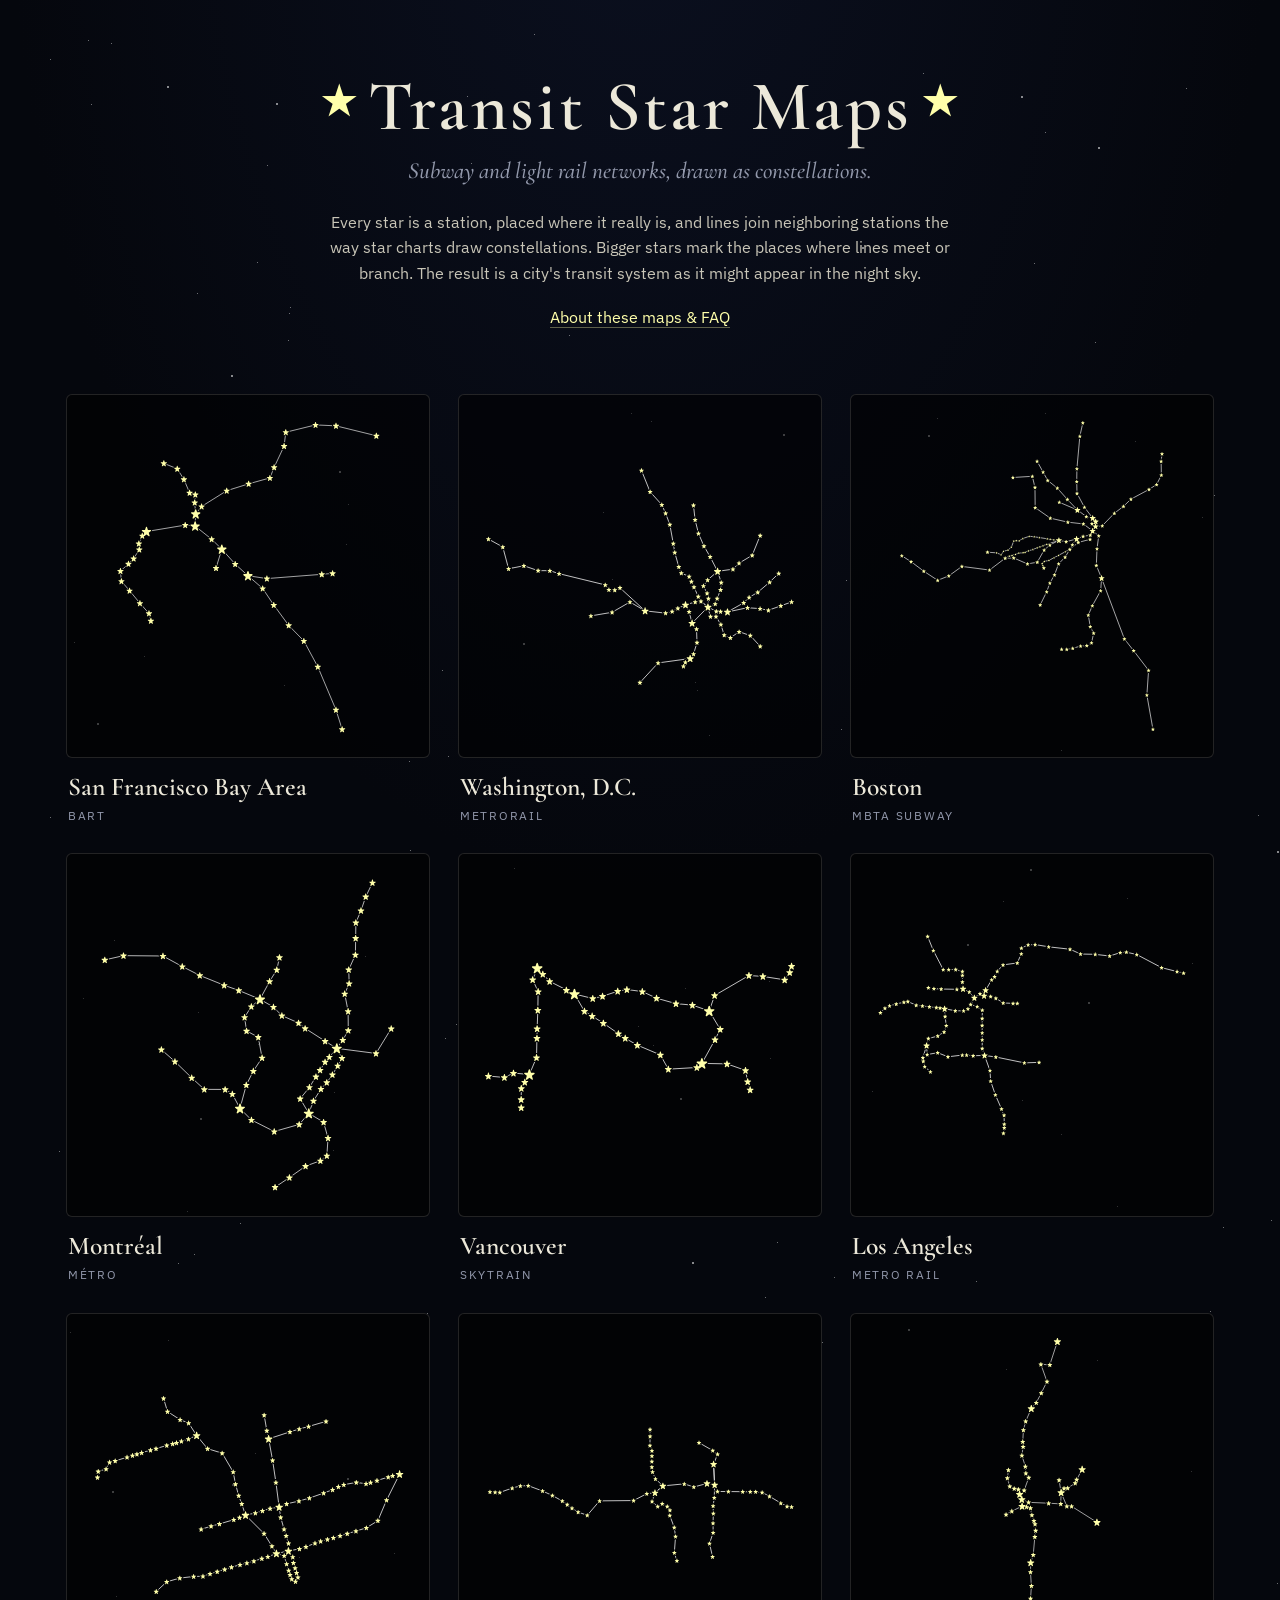
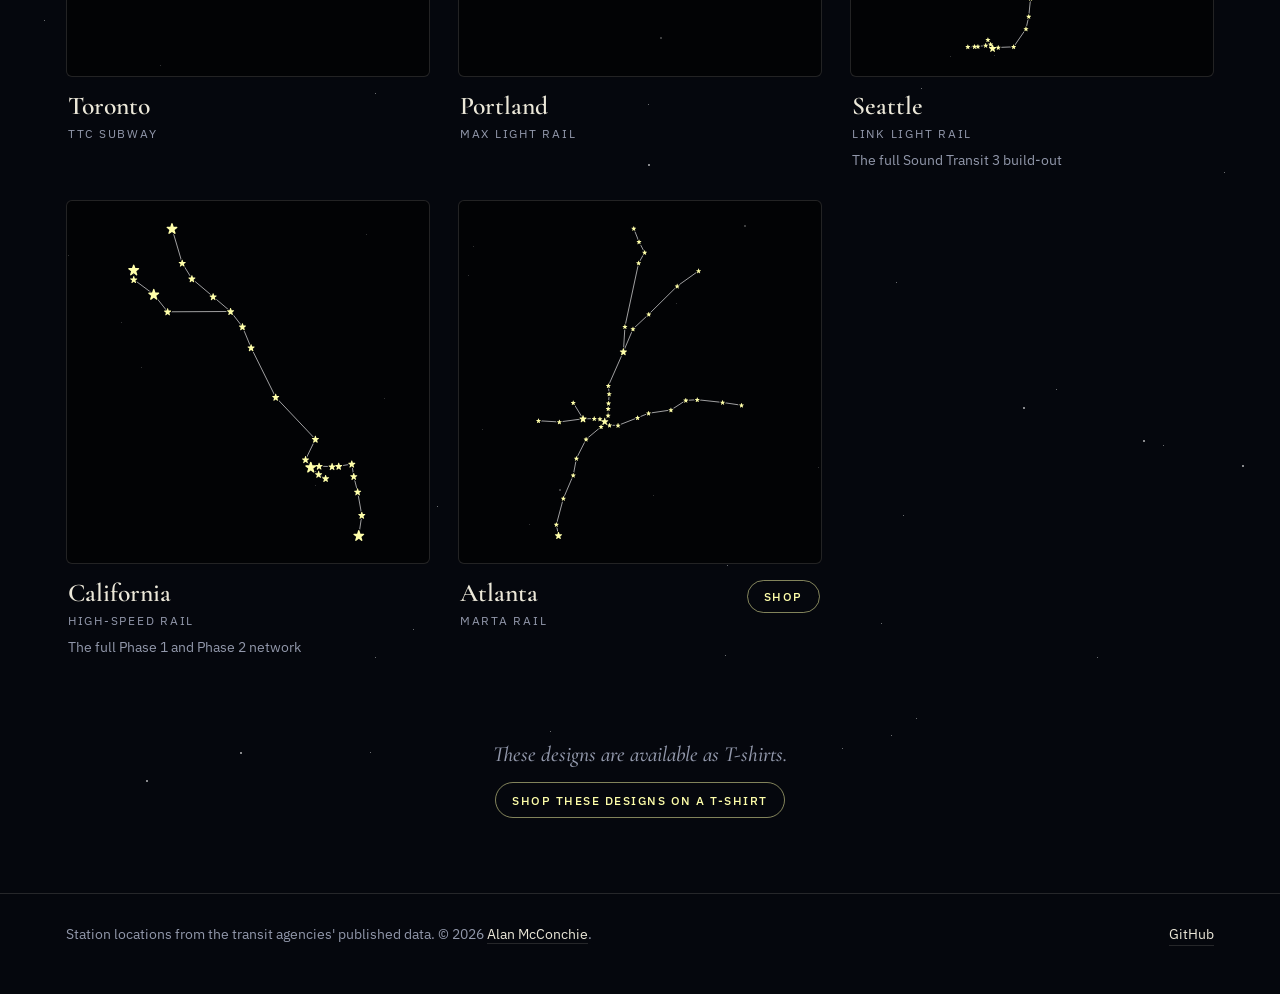
==== commit 3e1a92b2: "Atlanta shop link; Zazzle listing drafts for every map - site: Atlanta's card links to its Zazzle sh" ====
--- a/docs/index.html
+++ b/docs/index.html
@@ -129,12 +129,12 @@
       </div>
     </article>
     <article class="card" id="atlanta_marta">
-      <button class="frame" type="button" data-src="maps/atlanta_marta.svg" data-title="Atlanta · MARTA Rail" data-shop="" aria-label="Enlarge Atlanta">
+      <button class="frame" type="button" data-src="maps/atlanta_marta.svg" data-title="Atlanta · MARTA Rail" data-shop="https://www.zazzle.com/transit_star_map_marta_atlanta_georgia_t_shirt-256130499353771034" aria-label="Enlarge Atlanta">
         <img src="maps/atlanta_marta.svg" alt="MARTA Rail in Atlanta drawn as a constellation" loading="lazy">
       </button>
       <div class="caption">
         <div><h2 class="place">Atlanta</h2><p class="system">MARTA Rail</p></div>
-        
+        <a class="button" href="https://www.zazzle.com/transit_star_map_marta_atlanta_georgia_t_shirt-256130499353771034" target="_blank" rel="noopener">Shop</a>
       </div>
     </article>
   </section>
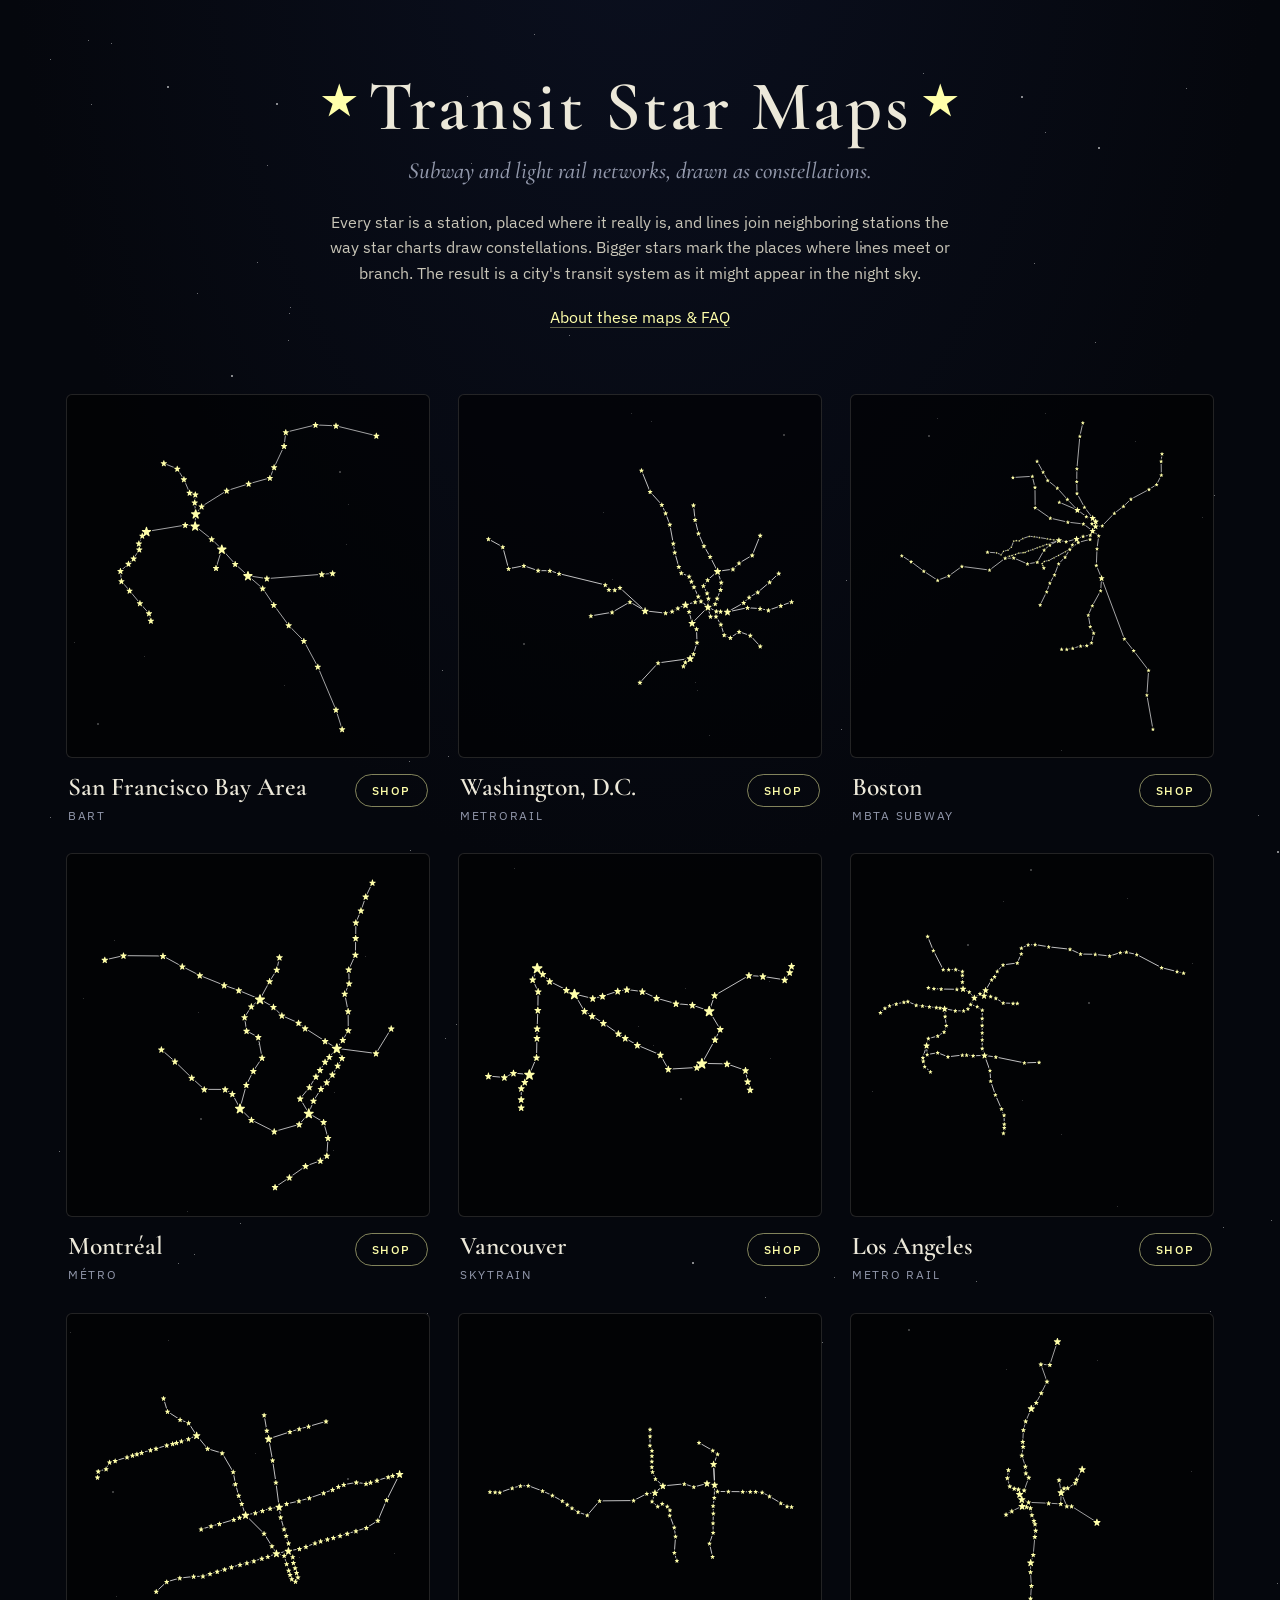
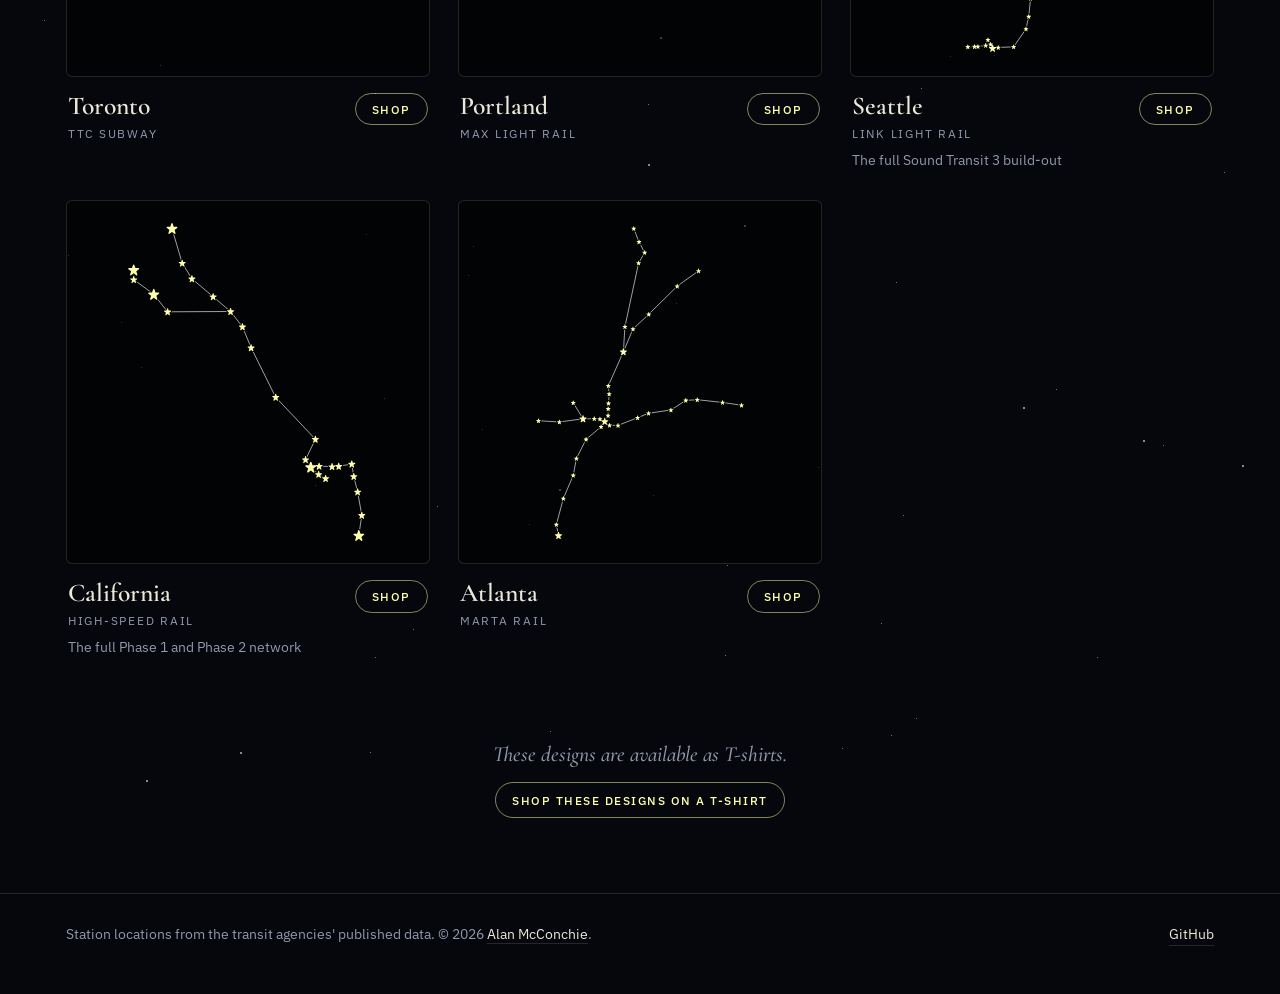
==== commit 95b90797: "Shop links for the remaining ten maps Every map on the site now links to its Zazzle product.  Co-Aut" ====
--- a/docs/index.html
+++ b/docs/index.html
@@ -39,93 +39,93 @@
 <main class="wrap">
   <section class="grid" aria-label="Maps">
     <article class="card" id="bart">
-      <button class="frame" type="button" data-src="maps/bart.svg" data-title="San Francisco Bay Area · BART" data-shop="" aria-label="Enlarge San Francisco Bay Area">
+      <button class="frame" type="button" data-src="maps/bart.svg" data-title="San Francisco Bay Area · BART" data-shop="https://www.zazzle.com/transit_star_map_bart_san_francisco_bay_area_tri_blend_shirt-256699507135343451" aria-label="Enlarge San Francisco Bay Area">
         <img src="maps/bart.svg" alt="BART in San Francisco Bay Area drawn as a constellation" loading="lazy">
       </button>
       <div class="caption">
         <div><h2 class="place">San Francisco Bay Area</h2><p class="system">BART</p></div>
-        
+        <a class="button" href="https://www.zazzle.com/transit_star_map_bart_san_francisco_bay_area_tri_blend_shirt-256699507135343451" target="_blank" rel="noopener">Shop</a>
       </div>
     </article>
     <article class="card" id="dc_metro">
-      <button class="frame" type="button" data-src="maps/dc_metro.svg" data-title="Washington, D.C. · Metrorail" data-shop="" aria-label="Enlarge Washington, D.C.">
+      <button class="frame" type="button" data-src="maps/dc_metro.svg" data-title="Washington, D.C. · Metrorail" data-shop="https://www.zazzle.com/transit_star_map_metrorail_washington_dc_metro_t_shirt-256322410464767884" aria-label="Enlarge Washington, D.C.">
         <img src="maps/dc_metro.svg" alt="Metrorail in Washington, D.C. drawn as a constellation" loading="lazy">
       </button>
       <div class="caption">
         <div><h2 class="place">Washington, D.C.</h2><p class="system">Metrorail</p></div>
-        
+        <a class="button" href="https://www.zazzle.com/transit_star_map_metrorail_washington_dc_metro_t_shirt-256322410464767884" target="_blank" rel="noopener">Shop</a>
       </div>
     </article>
     <article class="card" id="boston_mbta">
-      <button class="frame" type="button" data-src="maps/boston_mbta.svg" data-title="Boston · MBTA Subway" data-shop="" aria-label="Enlarge Boston">
+      <button class="frame" type="button" data-src="maps/boston_mbta.svg" data-title="Boston · MBTA Subway" data-shop="https://www.zazzle.com/transit_star_map_mbta_boston_massachusetts_t_shirt-256898959148321639" aria-label="Enlarge Boston">
         <img src="maps/boston_mbta.svg" alt="MBTA Subway in Boston drawn as a constellation" loading="lazy">
       </button>
       <div class="caption">
         <div><h2 class="place">Boston</h2><p class="system">MBTA Subway</p></div>
-        
+        <a class="button" href="https://www.zazzle.com/transit_star_map_mbta_boston_massachusetts_t_shirt-256898959148321639" target="_blank" rel="noopener">Shop</a>
       </div>
     </article>
     <article class="card" id="montreal">
-      <button class="frame" type="button" data-src="maps/montreal.svg" data-title="Montréal · Métro" data-shop="" aria-label="Enlarge Montréal">
+      <button class="frame" type="button" data-src="maps/montreal.svg" data-title="Montréal · Métro" data-shop="https://www.zazzle.com/transit_star_map_metro_montreal_quebec_canada_t_shirt-256906223948445199" aria-label="Enlarge Montréal">
         <img src="maps/montreal.svg" alt="Métro in Montréal drawn as a constellation" loading="lazy">
       </button>
       <div class="caption">
         <div><h2 class="place">Montréal</h2><p class="system">Métro</p></div>
-        
+        <a class="button" href="https://www.zazzle.com/transit_star_map_metro_montreal_quebec_canada_t_shirt-256906223948445199" target="_blank" rel="noopener">Shop</a>
       </div>
     </article>
     <article class="card" id="bc_skytrain">
-      <button class="frame" type="button" data-src="maps/bc_skytrain.svg" data-title="Vancouver · SkyTrain" data-shop="" aria-label="Enlarge Vancouver">
+      <button class="frame" type="button" data-src="maps/bc_skytrain.svg" data-title="Vancouver · SkyTrain" data-shop="https://www.zazzle.com/transit_star_map_skytrain_vancouver_bc_canada_sweatshirt-256242977583698239" aria-label="Enlarge Vancouver">
         <img src="maps/bc_skytrain.svg" alt="SkyTrain in Vancouver drawn as a constellation" loading="lazy">
       </button>
       <div class="caption">
         <div><h2 class="place">Vancouver</h2><p class="system">SkyTrain</p></div>
-        
+        <a class="button" href="https://www.zazzle.com/transit_star_map_skytrain_vancouver_bc_canada_sweatshirt-256242977583698239" target="_blank" rel="noopener">Shop</a>
       </div>
     </article>
     <article class="card" id="la_metro">
-      <button class="frame" type="button" data-src="maps/la_metro.svg" data-title="Los Angeles · Metro Rail" data-shop="" aria-label="Enlarge Los Angeles">
+      <button class="frame" type="button" data-src="maps/la_metro.svg" data-title="Los Angeles · Metro Rail" data-shop="https://www.zazzle.com/transit_star_map_metro_rail_los_angeles_ca_tri_blend_shirt-256638913805282668" aria-label="Enlarge Los Angeles">
         <img src="maps/la_metro.svg" alt="Metro Rail in Los Angeles drawn as a constellation" loading="lazy">
       </button>
       <div class="caption">
         <div><h2 class="place">Los Angeles</h2><p class="system">Metro Rail</p></div>
-        
+        <a class="button" href="https://www.zazzle.com/transit_star_map_metro_rail_los_angeles_ca_tri_blend_shirt-256638913805282668" target="_blank" rel="noopener">Shop</a>
       </div>
     </article>
     <article class="card" id="toronto">
-      <button class="frame" type="button" data-src="maps/toronto.svg" data-title="Toronto · TTC Subway" data-shop="" aria-label="Enlarge Toronto">
+      <button class="frame" type="button" data-src="maps/toronto.svg" data-title="Toronto · TTC Subway" data-shop="https://www.zazzle.com/transit_star_map_ttc_subway_toronto_ontario_t_shirt-256363749577785489" aria-label="Enlarge Toronto">
         <img src="maps/toronto.svg" alt="TTC Subway in Toronto drawn as a constellation" loading="lazy">
       </button>
       <div class="caption">
         <div><h2 class="place">Toronto</h2><p class="system">TTC Subway</p></div>
-        
+        <a class="button" href="https://www.zazzle.com/transit_star_map_ttc_subway_toronto_ontario_t_shirt-256363749577785489" target="_blank" rel="noopener">Shop</a>
       </div>
     </article>
     <article class="card" id="trimet_max">
-      <button class="frame" type="button" data-src="maps/trimet_max.svg" data-title="Portland · MAX Light Rail" data-shop="" aria-label="Enlarge Portland">
+      <button class="frame" type="button" data-src="maps/trimet_max.svg" data-title="Portland · MAX Light Rail" data-shop="https://www.zazzle.com/transit_star_map_max_light_rail_portland_oregon_t_shirt-256334615250484414" aria-label="Enlarge Portland">
         <img src="maps/trimet_max.svg" alt="MAX Light Rail in Portland drawn as a constellation" loading="lazy">
       </button>
       <div class="caption">
         <div><h2 class="place">Portland</h2><p class="system">MAX Light Rail</p></div>
-        
+        <a class="button" href="https://www.zazzle.com/transit_star_map_max_light_rail_portland_oregon_t_shirt-256334615250484414" target="_blank" rel="noopener">Shop</a>
       </div>
     </article>
     <article class="card" id="seattle_st3">
-      <button class="frame" type="button" data-src="maps/seattle_st3.svg" data-title="Seattle · Link Light Rail" data-shop="" aria-label="Enlarge Seattle">
+      <button class="frame" type="button" data-src="maps/seattle_st3.svg" data-title="Seattle · Link Light Rail" data-shop="https://www.zazzle.com/transit_star_map_link_light_rail_seattle_wa_t_shirt-256596324715105214" aria-label="Enlarge Seattle">
         <img src="maps/seattle_st3.svg" alt="Link Light Rail in Seattle drawn as a constellation" loading="lazy">
       </button>
       <div class="caption">
         <div><h2 class="place">Seattle</h2><p class="system">Link Light Rail</p><p class="note">The full Sound Transit 3 build-out</p></div>
-        
+        <a class="button" href="https://www.zazzle.com/transit_star_map_link_light_rail_seattle_wa_t_shirt-256596324715105214" target="_blank" rel="noopener">Shop</a>
       </div>
     </article>
     <article class="card" id="cahsr">
-      <button class="frame" type="button" data-src="maps/cahsr.svg" data-title="California · High-Speed Rail" data-shop="" aria-label="Enlarge California">
+      <button class="frame" type="button" data-src="maps/cahsr.svg" data-title="California · High-Speed Rail" data-shop="https://www.zazzle.com/transit_star_map_high_speed_rail_california_t_shirt-256587154288484712" aria-label="Enlarge California">
         <img src="maps/cahsr.svg" alt="High-Speed Rail in California drawn as a constellation" loading="lazy">
       </button>
       <div class="caption">
         <div><h2 class="place">California</h2><p class="system">High-Speed Rail</p><p class="note">The full Phase 1 and Phase 2 network</p></div>
-        
+        <a class="button" href="https://www.zazzle.com/transit_star_map_high_speed_rail_california_t_shirt-256587154288484712" target="_blank" rel="noopener">Shop</a>
       </div>
     </article>
     <article class="card" id="atlanta_marta">
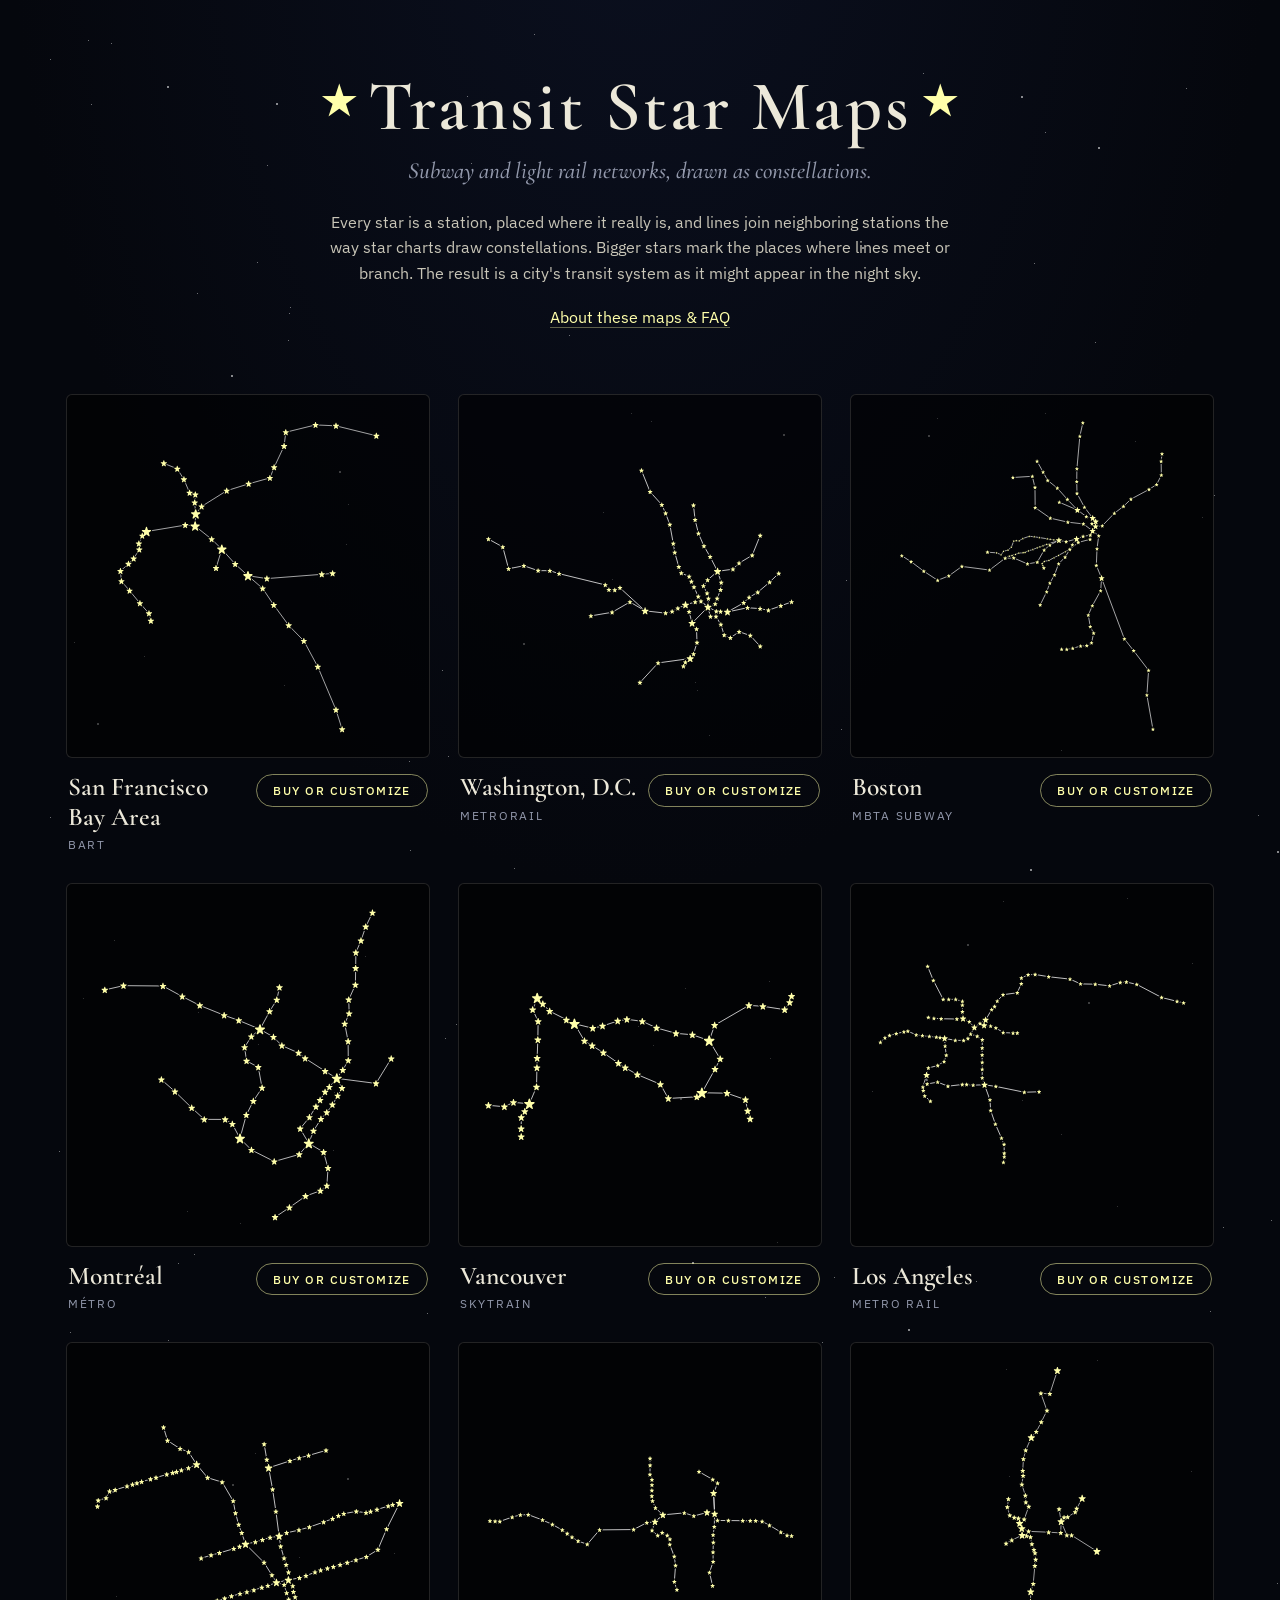
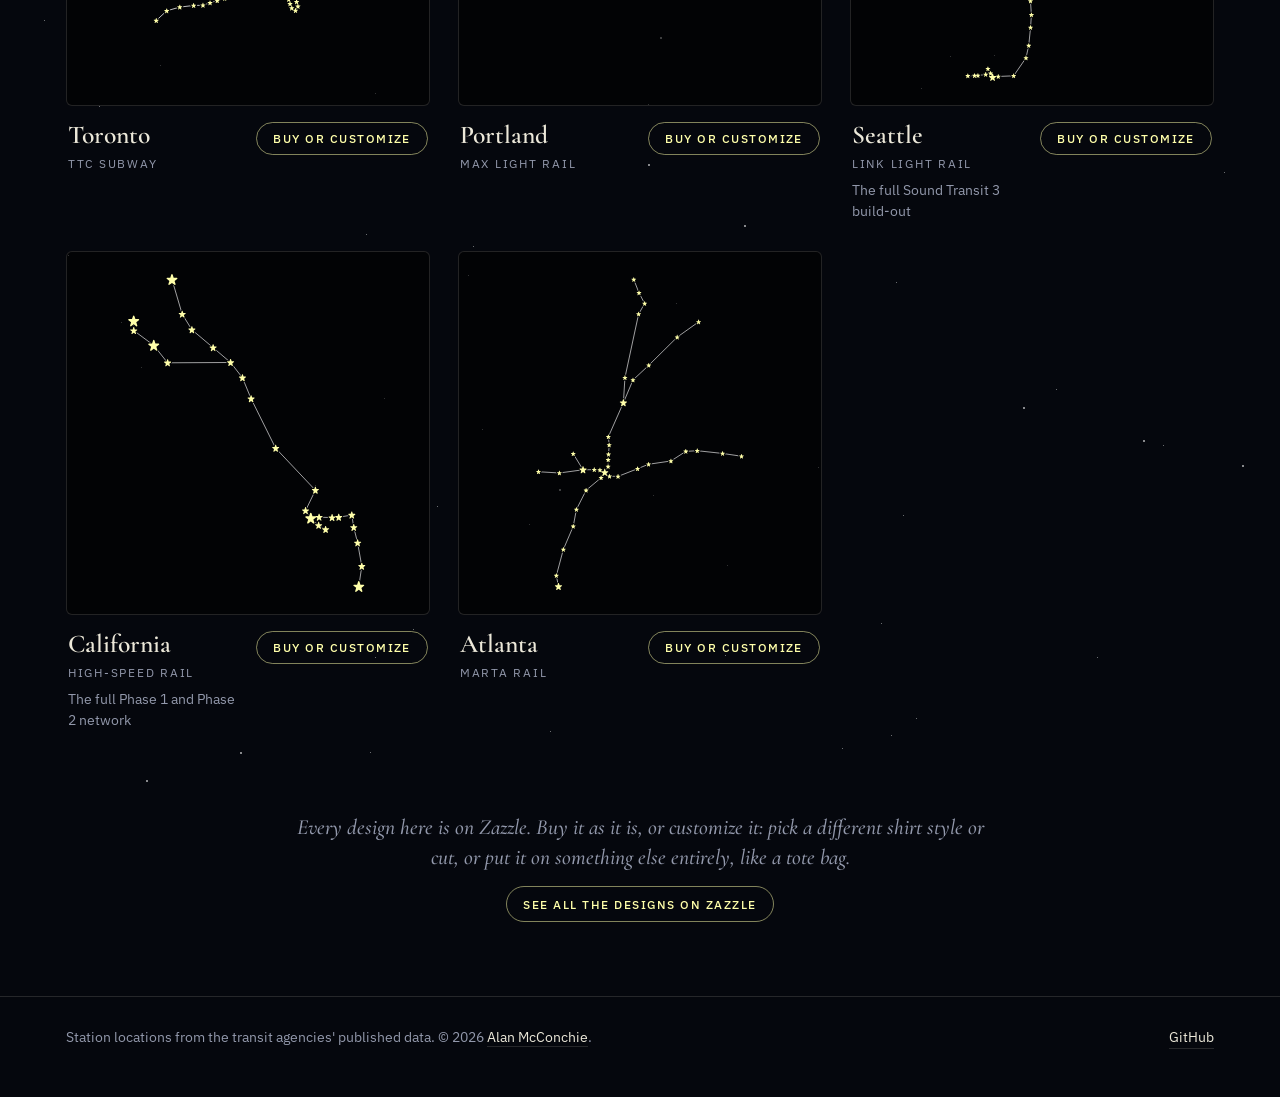
==== commit d2cec81f: "Site: "Buy or customize" buttons; explain Zazzle customizing - Map buttons read "Buy or customize" (" ====
--- a/docs/index.html
+++ b/docs/index.html
@@ -44,7 +44,7 @@
       </button>
       <div class="caption">
         <div><h2 class="place">San Francisco Bay Area</h2><p class="system">BART</p></div>
-        <a class="button" href="https://www.zazzle.com/transit_star_map_bart_san_francisco_bay_area_tri_blend_shirt-256699507135343451" target="_blank" rel="noopener">Shop</a>
+        <a class="button" href="https://www.zazzle.com/transit_star_map_bart_san_francisco_bay_area_tri_blend_shirt-256699507135343451" target="_blank" rel="noopener" aria-label="Buy or customize the San Francisco Bay Area design on Zazzle">Buy or customize</a>
       </div>
     </article>
     <article class="card" id="dc_metro">
@@ -53,7 +53,7 @@
       </button>
       <div class="caption">
         <div><h2 class="place">Washington, D.C.</h2><p class="system">Metrorail</p></div>
-        <a class="button" href="https://www.zazzle.com/transit_star_map_metrorail_washington_dc_metro_t_shirt-256322410464767884" target="_blank" rel="noopener">Shop</a>
+        <a class="button" href="https://www.zazzle.com/transit_star_map_metrorail_washington_dc_metro_t_shirt-256322410464767884" target="_blank" rel="noopener" aria-label="Buy or customize the Washington, D.C. design on Zazzle">Buy or customize</a>
       </div>
     </article>
     <article class="card" id="boston_mbta">
@@ -62,7 +62,7 @@
       </button>
       <div class="caption">
         <div><h2 class="place">Boston</h2><p class="system">MBTA Subway</p></div>
-        <a class="button" href="https://www.zazzle.com/transit_star_map_mbta_boston_massachusetts_t_shirt-256898959148321639" target="_blank" rel="noopener">Shop</a>
+        <a class="button" href="https://www.zazzle.com/transit_star_map_mbta_boston_massachusetts_t_shirt-256898959148321639" target="_blank" rel="noopener" aria-label="Buy or customize the Boston design on Zazzle">Buy or customize</a>
       </div>
     </article>
     <article class="card" id="montreal">
@@ -71,7 +71,7 @@
       </button>
       <div class="caption">
         <div><h2 class="place">Montréal</h2><p class="system">Métro</p></div>
-        <a class="button" href="https://www.zazzle.com/transit_star_map_metro_montreal_quebec_canada_t_shirt-256906223948445199" target="_blank" rel="noopener">Shop</a>
+        <a class="button" href="https://www.zazzle.com/transit_star_map_metro_montreal_quebec_canada_t_shirt-256906223948445199" target="_blank" rel="noopener" aria-label="Buy or customize the Montréal design on Zazzle">Buy or customize</a>
       </div>
     </article>
     <article class="card" id="bc_skytrain">
@@ -80,7 +80,7 @@
       </button>
       <div class="caption">
         <div><h2 class="place">Vancouver</h2><p class="system">SkyTrain</p></div>
-        <a class="button" href="https://www.zazzle.com/transit_star_map_skytrain_vancouver_bc_canada_sweatshirt-256242977583698239" target="_blank" rel="noopener">Shop</a>
+        <a class="button" href="https://www.zazzle.com/transit_star_map_skytrain_vancouver_bc_canada_sweatshirt-256242977583698239" target="_blank" rel="noopener" aria-label="Buy or customize the Vancouver design on Zazzle">Buy or customize</a>
       </div>
     </article>
     <article class="card" id="la_metro">
@@ -89,7 +89,7 @@
       </button>
       <div class="caption">
         <div><h2 class="place">Los Angeles</h2><p class="system">Metro Rail</p></div>
-        <a class="button" href="https://www.zazzle.com/transit_star_map_metro_rail_los_angeles_ca_tri_blend_shirt-256638913805282668" target="_blank" rel="noopener">Shop</a>
+        <a class="button" href="https://www.zazzle.com/transit_star_map_metro_rail_los_angeles_ca_tri_blend_shirt-256638913805282668" target="_blank" rel="noopener" aria-label="Buy or customize the Los Angeles design on Zazzle">Buy or customize</a>
       </div>
     </article>
     <article class="card" id="toronto">
@@ -98,7 +98,7 @@
       </button>
       <div class="caption">
         <div><h2 class="place">Toronto</h2><p class="system">TTC Subway</p></div>
-        <a class="button" href="https://www.zazzle.com/transit_star_map_ttc_subway_toronto_ontario_t_shirt-256363749577785489" target="_blank" rel="noopener">Shop</a>
+        <a class="button" href="https://www.zazzle.com/transit_star_map_ttc_subway_toronto_ontario_t_shirt-256363749577785489" target="_blank" rel="noopener" aria-label="Buy or customize the Toronto design on Zazzle">Buy or customize</a>
       </div>
     </article>
     <article class="card" id="trimet_max">
@@ -107,7 +107,7 @@
       </button>
       <div class="caption">
         <div><h2 class="place">Portland</h2><p class="system">MAX Light Rail</p></div>
-        <a class="button" href="https://www.zazzle.com/transit_star_map_max_light_rail_portland_oregon_t_shirt-256334615250484414" target="_blank" rel="noopener">Shop</a>
+        <a class="button" href="https://www.zazzle.com/transit_star_map_max_light_rail_portland_oregon_t_shirt-256334615250484414" target="_blank" rel="noopener" aria-label="Buy or customize the Portland design on Zazzle">Buy or customize</a>
       </div>
     </article>
     <article class="card" id="seattle_st3">
@@ -116,7 +116,7 @@
       </button>
       <div class="caption">
         <div><h2 class="place">Seattle</h2><p class="system">Link Light Rail</p><p class="note">The full Sound Transit 3 build-out</p></div>
-        <a class="button" href="https://www.zazzle.com/transit_star_map_link_light_rail_seattle_wa_t_shirt-256596324715105214" target="_blank" rel="noopener">Shop</a>
+        <a class="button" href="https://www.zazzle.com/transit_star_map_link_light_rail_seattle_wa_t_shirt-256596324715105214" target="_blank" rel="noopener" aria-label="Buy or customize the Seattle design on Zazzle">Buy or customize</a>
       </div>
     </article>
     <article class="card" id="cahsr">
@@ -125,7 +125,7 @@
       </button>
       <div class="caption">
         <div><h2 class="place">California</h2><p class="system">High-Speed Rail</p><p class="note">The full Phase 1 and Phase 2 network</p></div>
-        <a class="button" href="https://www.zazzle.com/transit_star_map_high_speed_rail_california_t_shirt-256587154288484712" target="_blank" rel="noopener">Shop</a>
+        <a class="button" href="https://www.zazzle.com/transit_star_map_high_speed_rail_california_t_shirt-256587154288484712" target="_blank" rel="noopener" aria-label="Buy or customize the California design on Zazzle">Buy or customize</a>
       </div>
     </article>
     <article class="card" id="atlanta_marta">
@@ -134,13 +134,14 @@
       </button>
       <div class="caption">
         <div><h2 class="place">Atlanta</h2><p class="system">MARTA Rail</p></div>
-        <a class="button" href="https://www.zazzle.com/transit_star_map_marta_atlanta_georgia_t_shirt-256130499353771034" target="_blank" rel="noopener">Shop</a>
+        <a class="button" href="https://www.zazzle.com/transit_star_map_marta_atlanta_georgia_t_shirt-256130499353771034" target="_blank" rel="noopener" aria-label="Buy or customize the Atlanta design on Zazzle">Buy or customize</a>
       </div>
     </article>
   </section>
   <section class="shop" aria-label="Shop">
-    <p>These designs are available as T-shirts.</p>
-    <a class="button" href="https://www.zazzle.com/transitstarmaps">Shop these designs on a T-shirt</a>
+    <p>Every design here is on Zazzle. Buy it as it is, or customize it: pick a
+    different shirt style or cut, or put it on something else entirely, like a tote bag.</p>
+    <a class="button" href="https://www.zazzle.com/transitstarmaps">See all the designs on Zazzle</a>
   </section>
 </main>
 
@@ -156,7 +157,7 @@
   <div class="dialog-bar">
     <h2 id="viewer-title"></h2>
     <div class="actions">
-      <a class="button" data-shop target="_blank" rel="noopener">Shop</a>
+      <a class="button" data-shop target="_blank" rel="noopener">Buy or customize on Zazzle</a>
       <button class="button close" type="button">Close</button>
     </div>
   </div>
--- a/docs/style.css
+++ b/docs/style.css
@@ -40,7 +40,7 @@
   .tagline { font: italic 500 clamp(1.15rem, 2.6vw, 1.45rem)/1.35 var(--serif); color: var(--muted); margin: 0 auto 22px; max-width: 34em; }
   .about { max-width: 40em; margin: 0 auto; color: #c9c6b8; }
   .shop { text-align: center; padding: 8px 0 80px; }
-  .shop p { font: italic 500 1.35rem/1.4 var(--serif); color: var(--muted); margin: 0 0 18px; }
+  .shop p { font: italic 500 1.35rem/1.4 var(--serif); color: var(--muted); margin: 0 auto 18px; max-width: 32em; }
 
   .grid {
     display: grid;
